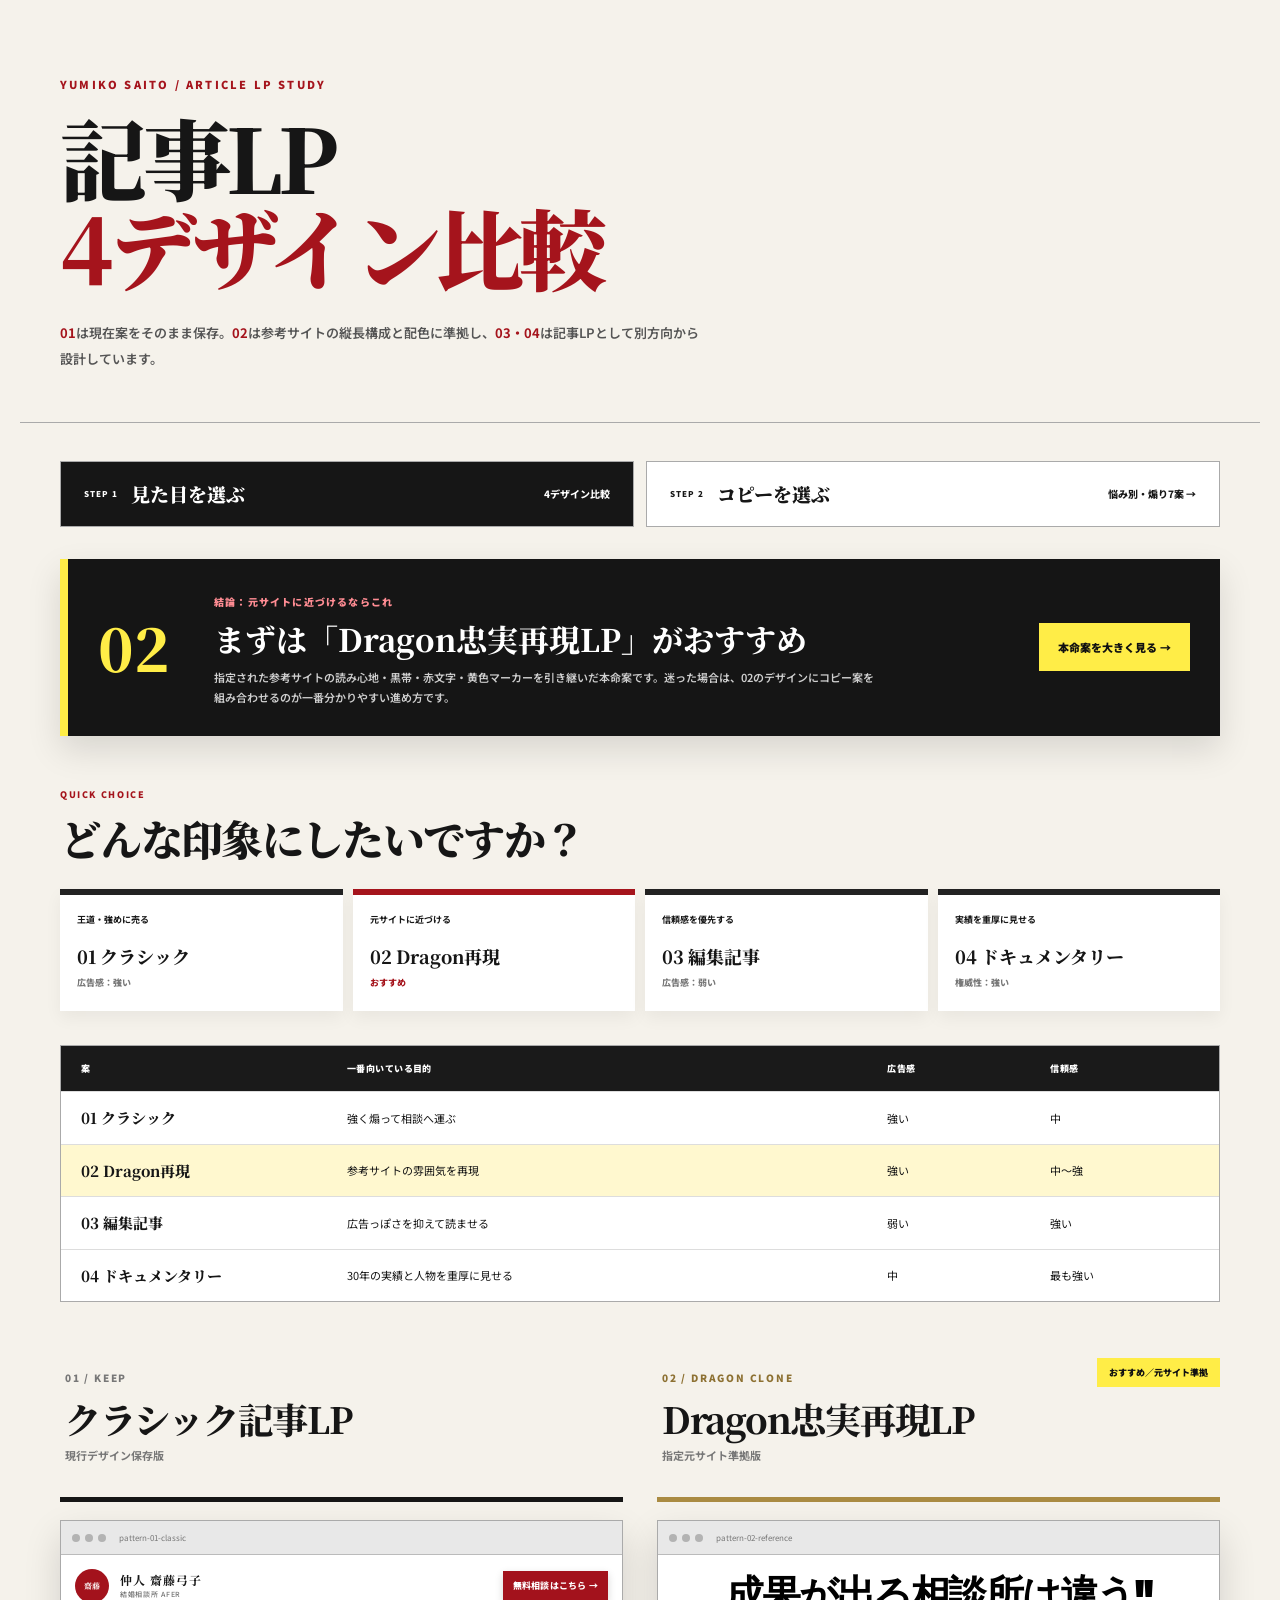
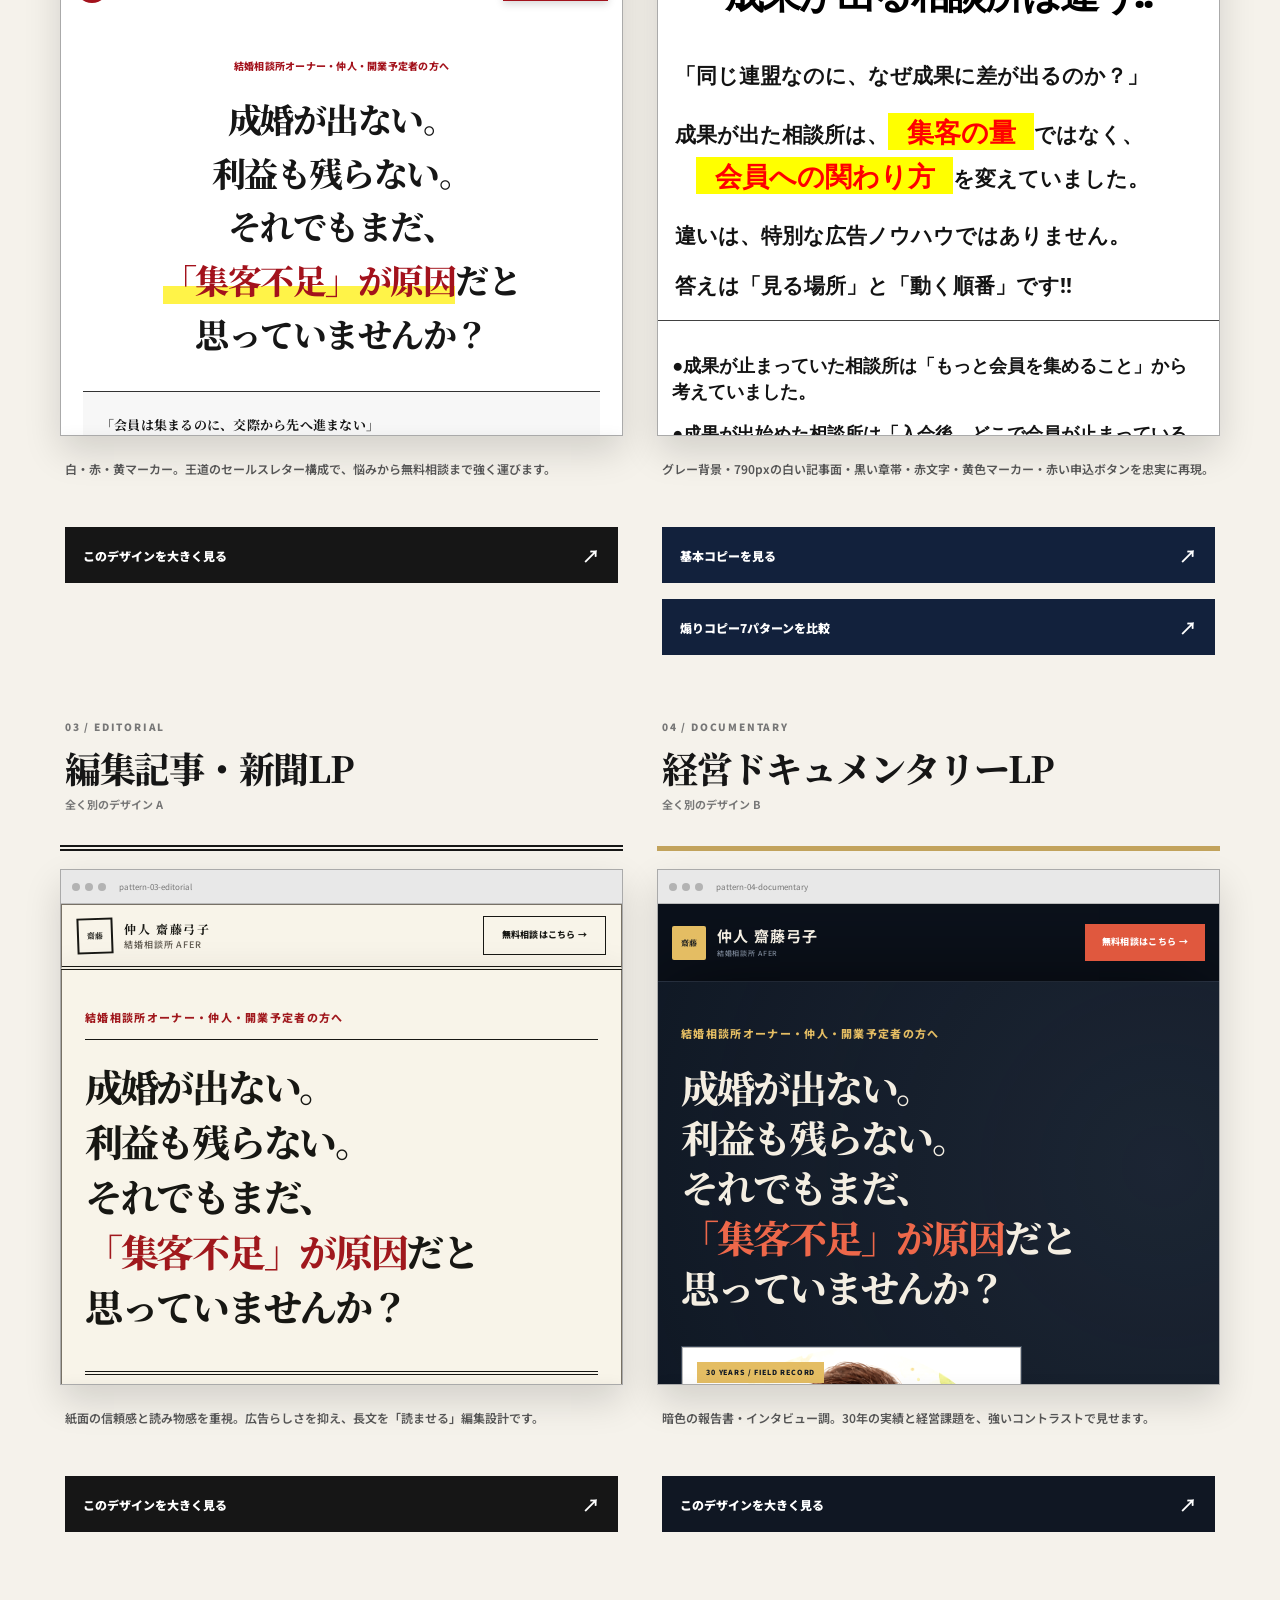
==== index.html @ c2b9d817 "Publish Yumiko Saito LP comparison" ====
<!doctype html>
<html lang="ja">
<head>
  <meta charset="utf-8">
  <meta name="viewport" content="width=device-width, initial-scale=1">
  <meta name="robots" content="noindex,nofollow">
  <meta name="description" content="齋藤弓子の記事LPを、4つのデザインと7つの煽りコピーから比較できます。">
  <meta property="og:type" content="website">
  <meta property="og:title" content="齋藤弓子 記事LP｜デザイン・コピー比較">
  <meta property="og:description" content="記事LPの4デザインと煽りコピー7案を、目的別に比較できます。">
  <meta property="og:url" content="https://fuma040201-lang.github.io/yumiko-saito-konkatsu-lp/">
  <meta property="og:image" content="https://fuma040201-lang.github.io/yumiko-saito-konkatsu-lp/og.png">
  <meta name="twitter:card" content="summary_large_image">
  <title>齋藤弓子 記事LP｜4デザイン比較</title>
  <link rel="preconnect" href="https://fonts.googleapis.com">
  <link rel="preconnect" href="https://fonts.gstatic.com" crossorigin>
  <link href="https://fonts.googleapis.com/css2?family=Noto+Sans+JP:wght@400;500;600;700;800;900&amp;family=Noto+Serif+JP:wght@500;600;700;800;900&amp;display=swap" rel="stylesheet">
  <link rel="stylesheet" href="showcase.css?v=2">
</head>
<body>
  <header class="showcase-header">
    <p>YUMIKO SAITO / ARTICLE LP STUDY</p>
    <h1>記事LP<br><span>4デザイン比較</span></h1>
    <div>
      <b>01</b>は現在案をそのまま保存。<b>02</b>は参考サイトの縦長構成と配色に準拠し、<b>03・04</b>は記事LPとして別方向から設計しています。
    </div>
  </header>

  <nav class="compare-nav" aria-label="比較ページの切り替え">
    <a class="is-current" href="./"><small>STEP 1</small><b>見た目を選ぶ</b><span>4デザイン比較</span></a>
    <a href="copy-variants/"><small>STEP 2</small><b>コピーを選ぶ</b><span>悩み別・煽り7案 →</span></a>
  </nav>

  <section class="design-guide" aria-labelledby="design-guide-title">
    <div class="recommendation">
      <div class="recommendation-number">02</div>
      <div class="recommendation-copy">
        <span>結論：元サイトに近づけるならこれ</span>
        <h2 id="design-guide-title">まずは「Dragon忠実再現LP」がおすすめ</h2>
        <p>指定された参考サイトの読み心地・黒帯・赤文字・黄色マーカーを引き継いだ本命案です。迷った場合は、02のデザインにコピー案を組み合わせるのが一番分かりやすい進め方です。</p>
      </div>
      <a href="pattern-02-reference/">本命案を大きく見る →</a>
    </div>

    <div class="quick-designs">
      <p class="eyebrow">QUICK CHOICE</p>
      <h2>どんな印象にしたいですか？</h2>
      <div class="quick-design-grid">
        <a href="#design-01"><small>王道・強めに売る</small><b>01 クラシック</b><span>広告感：強い</span></a>
        <a class="recommended" href="#design-02"><small>元サイトに近づける</small><b>02 Dragon再現</b><span>おすすめ</span></a>
        <a href="#design-03"><small>信頼感を優先する</small><b>03 編集記事</b><span>広告感：弱い</span></a>
        <a href="#design-04"><small>実績を重厚に見せる</small><b>04 ドキュメンタリー</b><span>権威性：強い</span></a>
      </div>
    </div>

    <div class="design-matrix" aria-label="4デザインの比較">
      <div class="matrix-row matrix-head"><span>案</span><span>一番向いている目的</span><span>広告感</span><span>信頼感</span></div>
      <a class="matrix-row" href="#design-01"><b>01 クラシック</b><span>強く煽って相談へ運ぶ</span><span>強い</span><span>中</span></a>
      <a class="matrix-row recommended" href="#design-02"><b>02 Dragon再現</b><span>参考サイトの雰囲気を再現</span><span>強い</span><span>中〜強</span></a>
      <a class="matrix-row" href="#design-03"><b>03 編集記事</b><span>広告っぽさを抑えて読ませる</span><span>弱い</span><span>強い</span></a>
      <a class="matrix-row" href="#design-04"><b>04 ドキュメンタリー</b><span>30年の実績と人物を重厚に見せる</span><span>中</span><span>最も強い</span></a>
    </div>
  </section>

  <main class="showcase-grid">
    <article class="design-card classic" id="design-01">
      <div class="card-head"><span>01 / KEEP</span><h2>クラシック記事LP</h2><p>現行デザイン保存版</p></div>
      <div class="browser-frame"><div><i></i><i></i><i></i><small>pattern-01-classic</small></div><iframe src="pattern-01-classic/" title="クラシック記事LPのプレビュー" loading="lazy"></iframe></div>
      <div class="card-foot"><p>白・赤・黄マーカー。王道のセールスレター構成で、悩みから無料相談まで強く運びます。</p><a href="pattern-01-classic/">このデザインを大きく見る <b>↗</b></a></div>
    </article>

    <article class="design-card reference" id="design-02">
      <div class="best-badge">おすすめ／元サイト準拠</div>
      <div class="card-head"><span>02 / DRAGON CLONE</span><h2>Dragon忠実再現LP</h2><p>指定元サイト準拠版</p></div>
      <div class="browser-frame"><div><i></i><i></i><i></i><small>pattern-02-reference</small></div><iframe src="pattern-02-reference/" title="参考サイト準拠LPのプレビュー" loading="lazy"></iframe></div>
      <div class="card-foot"><p>グレー背景・790pxの白い記事面・黒い章帯・赤文字・黄色マーカー・赤い申込ボタンを忠実に再現。</p><a href="pattern-02-reference/">基本コピーを見る <b>↗</b></a><a href="copy-variants/">煽りコピー7パターンを比較 <b>↗</b></a></div>
    </article>

    <article class="design-card editorial" id="design-03">
      <div class="card-head"><span>03 / EDITORIAL</span><h2>編集記事・新聞LP</h2><p>全く別のデザイン A</p></div>
      <div class="browser-frame"><div><i></i><i></i><i></i><small>pattern-03-editorial</small></div><iframe src="pattern-03-editorial/" title="編集記事LPのプレビュー" loading="lazy"></iframe></div>
      <div class="card-foot"><p>紙面の信頼感と読み物感を重視。広告らしさを抑え、長文を「読ませる」編集設計です。</p><a href="pattern-03-editorial/">このデザインを大きく見る <b>↗</b></a></div>
    </article>

    <article class="design-card documentary" id="design-04">
      <div class="card-head"><span>04 / DOCUMENTARY</span><h2>経営ドキュメンタリーLP</h2><p>全く別のデザイン B</p></div>
      <div class="browser-frame"><div><i></i><i></i><i></i><small>pattern-04-documentary</small></div><iframe src="pattern-04-documentary/" title="ドキュメンタリー記事LPのプレビュー" loading="lazy"></iframe></div>
      <div class="card-foot"><p>暗色の報告書・インタビュー調。30年の実績と経営課題を、強いコントラストで見せます。</p><a href="pattern-04-documentary/">このデザインを大きく見る <b>↗</b></a></div>
    </article>
  </main>
</body>
</html>
---- showcase.css ----
:root{--ink:#161616;--paper:#f5f2eb;--red:#a5141c;--sans:"Noto Sans JP",sans-serif;--serif:"Noto Serif JP",serif}
*{box-sizing:border-box}html{scroll-behavior:smooth;scroll-padding-top:18px}body{margin:0;color:var(--ink);background:var(--paper);font-family:var(--sans);-webkit-font-smoothing:antialiased}.showcase-header{max-width:1240px;margin:auto;padding:76px 40px 50px;border-bottom:1px solid #aaa}.showcase-header>p{margin:0 0 20px;color:var(--red);font-size:11px;font-weight:900;letter-spacing:.2em}.showcase-header h1{margin:0;font:900 clamp(46px,7vw,88px)/1.02 var(--serif);letter-spacing:-.055em}.showcase-header h1 span{color:var(--red)}.showcase-header>div{max-width:650px;margin:28px 0 0;color:#555;font-size:13px;font-weight:600;line-height:2}.showcase-header>div b{color:var(--red)}.compare-nav{max-width:1160px;margin:38px auto 0;display:grid;grid-template-columns:1fr 1fr;gap:12px}.compare-nav a{padding:20px 23px;display:grid;grid-template-columns:auto 1fr auto;align-items:center;gap:13px;color:var(--ink);background:#fff;border:1px solid #aaa;text-decoration:none}.compare-nav a.is-current{color:#fff;background:var(--ink)}.compare-nav small{font-size:8px;font-weight:900;letter-spacing:.12em}.compare-nav b{font:900 19px/1.3 var(--serif)}.compare-nav span{font-size:10px;font-weight:800}.design-guide{max-width:1160px;margin:32px auto 0}.recommendation{padding:28px 30px;display:grid;grid-template-columns:90px 1fr auto;gap:26px;align-items:center;color:#fff;background:#151515;border-left:8px solid #ffed47;box-shadow:0 14px 32px rgba(0,0,0,.12)}.recommendation-number{font:900 58px/1 var(--serif);color:#ffed47}.recommendation-copy span{color:#ff8c93;font-size:10px;font-weight:900;letter-spacing:.12em}.recommendation-copy h2{margin:7px 0 8px;font:800 clamp(22px,2.6vw,31px)/1.35 var(--serif)}.recommendation-copy p{max-width:670px;margin:0;color:#cfcfcf;font-size:11px;font-weight:600;line-height:1.8}.recommendation>a{padding:16px 19px;color:#111;background:#ffed47;text-decoration:none;font-size:11px;font-weight:900;white-space:nowrap}.quick-designs{padding:52px 0 0}.eyebrow{margin:0;color:var(--red);font-size:9px;font-weight:900;letter-spacing:.18em}.quick-designs h2{margin:10px 0 24px;font:900 clamp(27px,3.5vw,42px)/1.3 var(--serif);letter-spacing:-.04em}.quick-design-grid{display:grid;grid-template-columns:repeat(4,1fr);gap:10px}.quick-design-grid a{min-height:122px;padding:18px 17px;display:flex;flex-direction:column;color:var(--ink);background:#fff;border-top:6px solid #222;text-decoration:none;box-shadow:0 7px 16px rgba(0,0,0,.05)}.quick-design-grid a.recommended{border-color:var(--red)}.quick-design-grid small{font-size:9px;font-weight:700}.quick-design-grid b{margin:18px 0 7px;font:800 18px/1.35 var(--serif)}.quick-design-grid span{color:#777;font-size:9px;font-weight:800}.quick-design-grid a.recommended span{color:var(--red)}.design-matrix{margin-top:34px;background:#fff;border:1px solid #aaa}.matrix-row{display:grid;grid-template-columns:1.1fr 2.3fr .65fr .65fr;gap:14px;padding:16px 20px;align-items:center;color:var(--ink);border-top:1px solid #ddd;text-decoration:none;font-size:11px}.matrix-row:first-child{border-top:0}.matrix-head{color:#fff;background:#1a1a1a;font-size:9px;font-weight:900;letter-spacing:.05em}.matrix-row.recommended{background:#fff8cf}.matrix-row b{font:800 15px/1.3 var(--serif)}.showcase-grid{max-width:1240px;margin:0 auto;padding:68px 40px 100px;display:grid;grid-template-columns:1fr 1fr;gap:64px 34px}.design-card{position:relative;min-width:0;scroll-margin-top:20px}.best-badge{position:absolute;top:-12px;right:0;z-index:2;padding:8px 12px;color:#111;background:#ffed47;font-size:9px;font-weight:900}.card-head{min-height:132px;padding:0 5px 23px;border-bottom:5px solid var(--ink)}.card-head span{display:block;color:#777;font-size:10px;font-weight:900;letter-spacing:.18em}.card-head h2{margin:10px 0 3px;font:800 clamp(25px,3vw,36px)/1.35 var(--serif);letter-spacing:-.035em}.card-head p{margin:0;color:#777;font-size:11px;font-weight:700}.browser-frame{margin-top:18px;overflow:hidden;background:white;border:1px solid #aaa;box-shadow:0 16px 35px rgba(0,0,0,.14)}.browser-frame>div{height:34px;padding:0 11px;display:flex;align-items:center;gap:5px;background:#e8e8e8;border-bottom:1px solid #bbb}.browser-frame i{width:8px;height:8px;border-radius:50%;background:#b3b3b3}.browser-frame small{margin-left:8px;color:#777;font-size:8px}.browser-frame iframe{width:100%;height:480px;display:block;border:0;pointer-events:none}.card-foot{padding:22px 5px 0}.card-foot p{min-height:53px;margin:0;color:#555;font-size:12px;font-weight:600;line-height:1.9}.card-foot a{margin-top:16px;padding:15px 18px;display:flex;align-items:center;justify-content:space-between;color:white;background:var(--ink);text-decoration:none;font-size:12px;font-weight:900;transition:transform .2s,background .2s}.card-foot a:hover{transform:translateY(-2px);background:var(--red)}.card-foot a b{font-size:18px}.reference .card-head{border-color:#aa8b42}.reference .card-head span{color:#8d7132}.reference .card-foot a{background:#12213c}.editorial .card-head{border-style:double;border-width:0 0 6px}.documentary .card-head{border-color:#c2a35c}.documentary .card-foot a{background:#101723}
@media(max-width:760px){.showcase-header{padding:48px 22px 36px}.showcase-header h1{font-size:46px}.showcase-header>div{font-size:11px}.compare-nav{margin:24px 18px 0;grid-template-columns:1fr}.compare-nav a{padding:16px 17px}.compare-nav b{font-size:17px}.design-guide{margin:20px 16px 0}.recommendation{padding:24px 20px;grid-template-columns:64px 1fr;gap:16px}.recommendation-number{font-size:46px}.recommendation>a{grid-column:1/-1;text-align:center}.recommendation-copy h2{font-size:21px}.quick-designs{padding-top:40px}.quick-designs h2{font-size:29px}.quick-design-grid{grid-template-columns:1fr 1fr}.quick-design-grid a{min-height:112px}.design-matrix{border:0;background:transparent}.matrix-head{display:none}.matrix-row{margin-top:8px;padding:15px 16px;grid-template-columns:1fr auto;background:#fff;border:1px solid #ccc;font-size:10px}.matrix-row span:nth-of-type(1){grid-column:1/-1;color:#555}.matrix-row span:nth-of-type(2)::before{content:"広告感："}.matrix-row span:nth-of-type(3)::before{content:"信頼感："}.showcase-grid{padding:49px 18px 75px;grid-template-columns:1fr;gap:58px}.card-head{min-height:0}.browser-frame iframe{height:390px}.card-foot p{min-height:0}}
@media(max-width:390px){.quick-design-grid{grid-template-columns:1fr}}
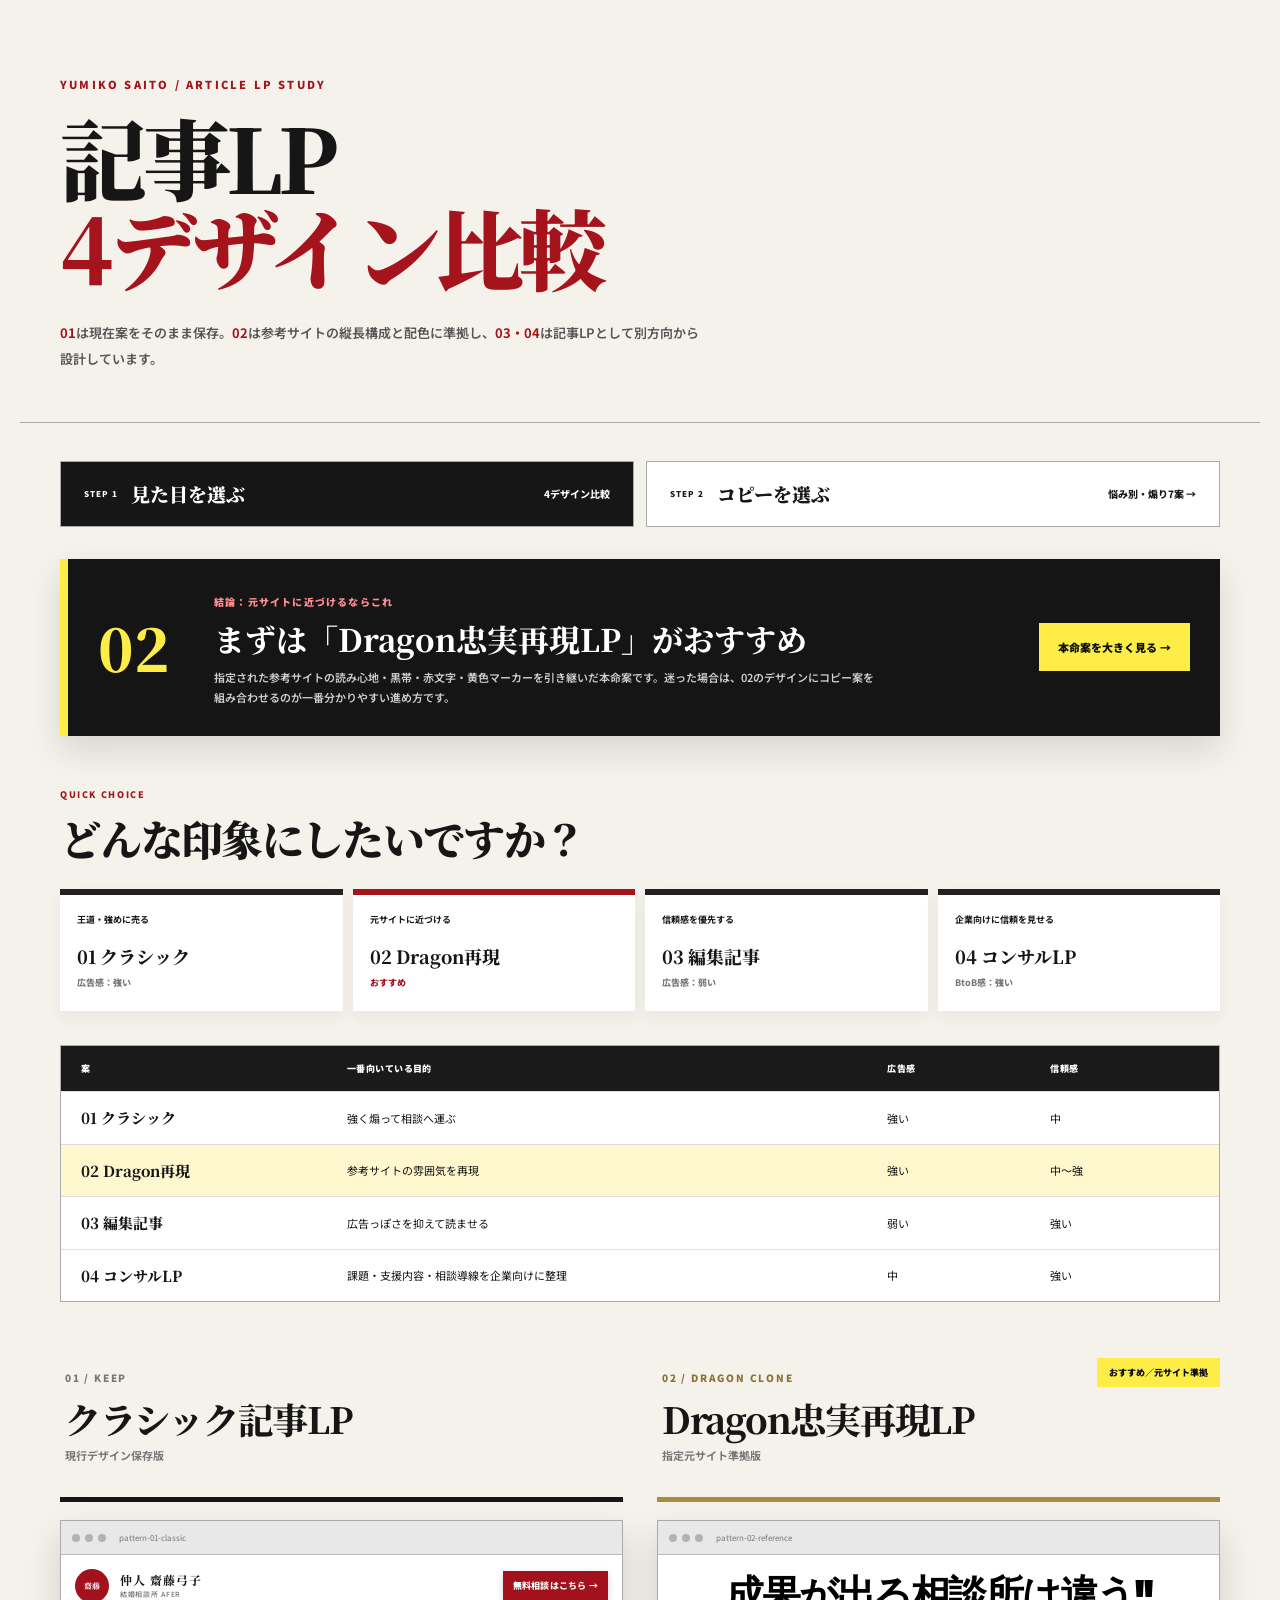
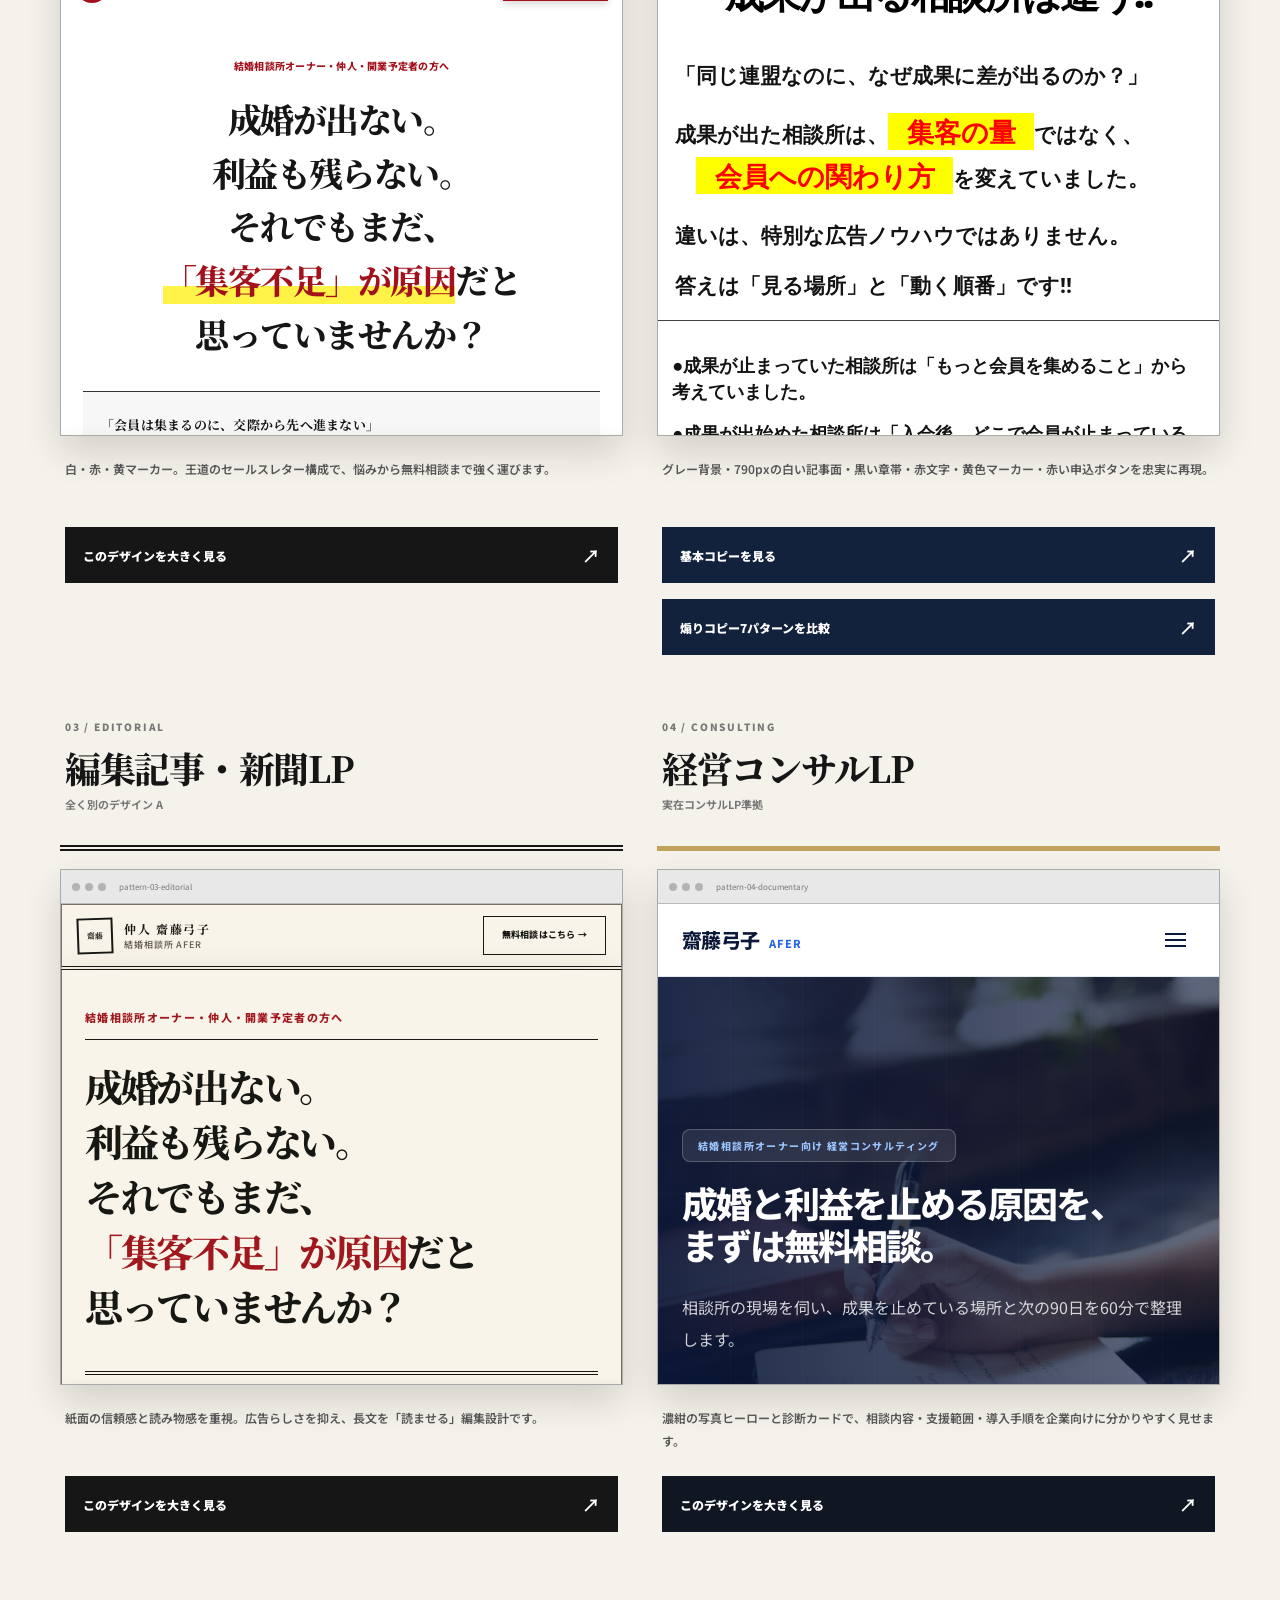
==== commit 80dfc2dd: "Replace documentary variant with consulting LP" ====
--- a/index.html
+++ b/index.html
@@ -49,7 +49,7 @@
         <a href="#design-01"><small>王道・強めに売る</small><b>01 クラシック</b><span>広告感：強い</span></a>
         <a class="recommended" href="#design-02"><small>元サイトに近づける</small><b>02 Dragon再現</b><span>おすすめ</span></a>
         <a href="#design-03"><small>信頼感を優先する</small><b>03 編集記事</b><span>広告感：弱い</span></a>
-        <a href="#design-04"><small>実績を重厚に見せる</small><b>04 ドキュメンタリー</b><span>権威性：強い</span></a>
+        <a href="#design-04"><small>企業向けに信頼を見せる</small><b>04 コンサルLP</b><span>BtoB感：強い</span></a>
       </div>
     </div>
 
@@ -58,7 +58,7 @@
       <a class="matrix-row" href="#design-01"><b>01 クラシック</b><span>強く煽って相談へ運ぶ</span><span>強い</span><span>中</span></a>
       <a class="matrix-row recommended" href="#design-02"><b>02 Dragon再現</b><span>参考サイトの雰囲気を再現</span><span>強い</span><span>中〜強</span></a>
       <a class="matrix-row" href="#design-03"><b>03 編集記事</b><span>広告っぽさを抑えて読ませる</span><span>弱い</span><span>強い</span></a>
-      <a class="matrix-row" href="#design-04"><b>04 ドキュメンタリー</b><span>30年の実績と人物を重厚に見せる</span><span>中</span><span>最も強い</span></a>
+      <a class="matrix-row" href="#design-04"><b>04 コンサルLP</b><span>課題・支援内容・相談導線を企業向けに整理</span><span>中</span><span>強い</span></a>
     </div>
   </section>
 
@@ -83,9 +83,9 @@
     </article>
 
     <article class="design-card documentary" id="design-04">
-      <div class="card-head"><span>04 / DOCUMENTARY</span><h2>経営ドキュメンタリーLP</h2><p>全く別のデザイン B</p></div>
-      <div class="browser-frame"><div><i></i><i></i><i></i><small>pattern-04-documentary</small></div><iframe src="pattern-04-documentary/" title="ドキュメンタリー記事LPのプレビュー" loading="lazy"></iframe></div>
-      <div class="card-foot"><p>暗色の報告書・インタビュー調。30年の実績と経営課題を、強いコントラストで見せます。</p><a href="pattern-04-documentary/">このデザインを大きく見る <b>↗</b></a></div>
+      <div class="card-head"><span>04 / CONSULTING</span><h2>経営コンサルLP</h2><p>実在コンサルLP準拠</p></div>
+      <div class="browser-frame"><div><i></i><i></i><i></i><small>pattern-04-documentary</small></div><iframe src="pattern-04-documentary/" title="経営コンサルLPのプレビュー" loading="lazy"></iframe></div>
+      <div class="card-foot"><p>濃紺の写真ヒーローと診断カードで、相談内容・支援範囲・導入手順を企業向けに分かりやすく見せます。</p><a href="pattern-04-documentary/">このデザインを大きく見る <b>↗</b></a></div>
     </article>
   </main>
 </body>
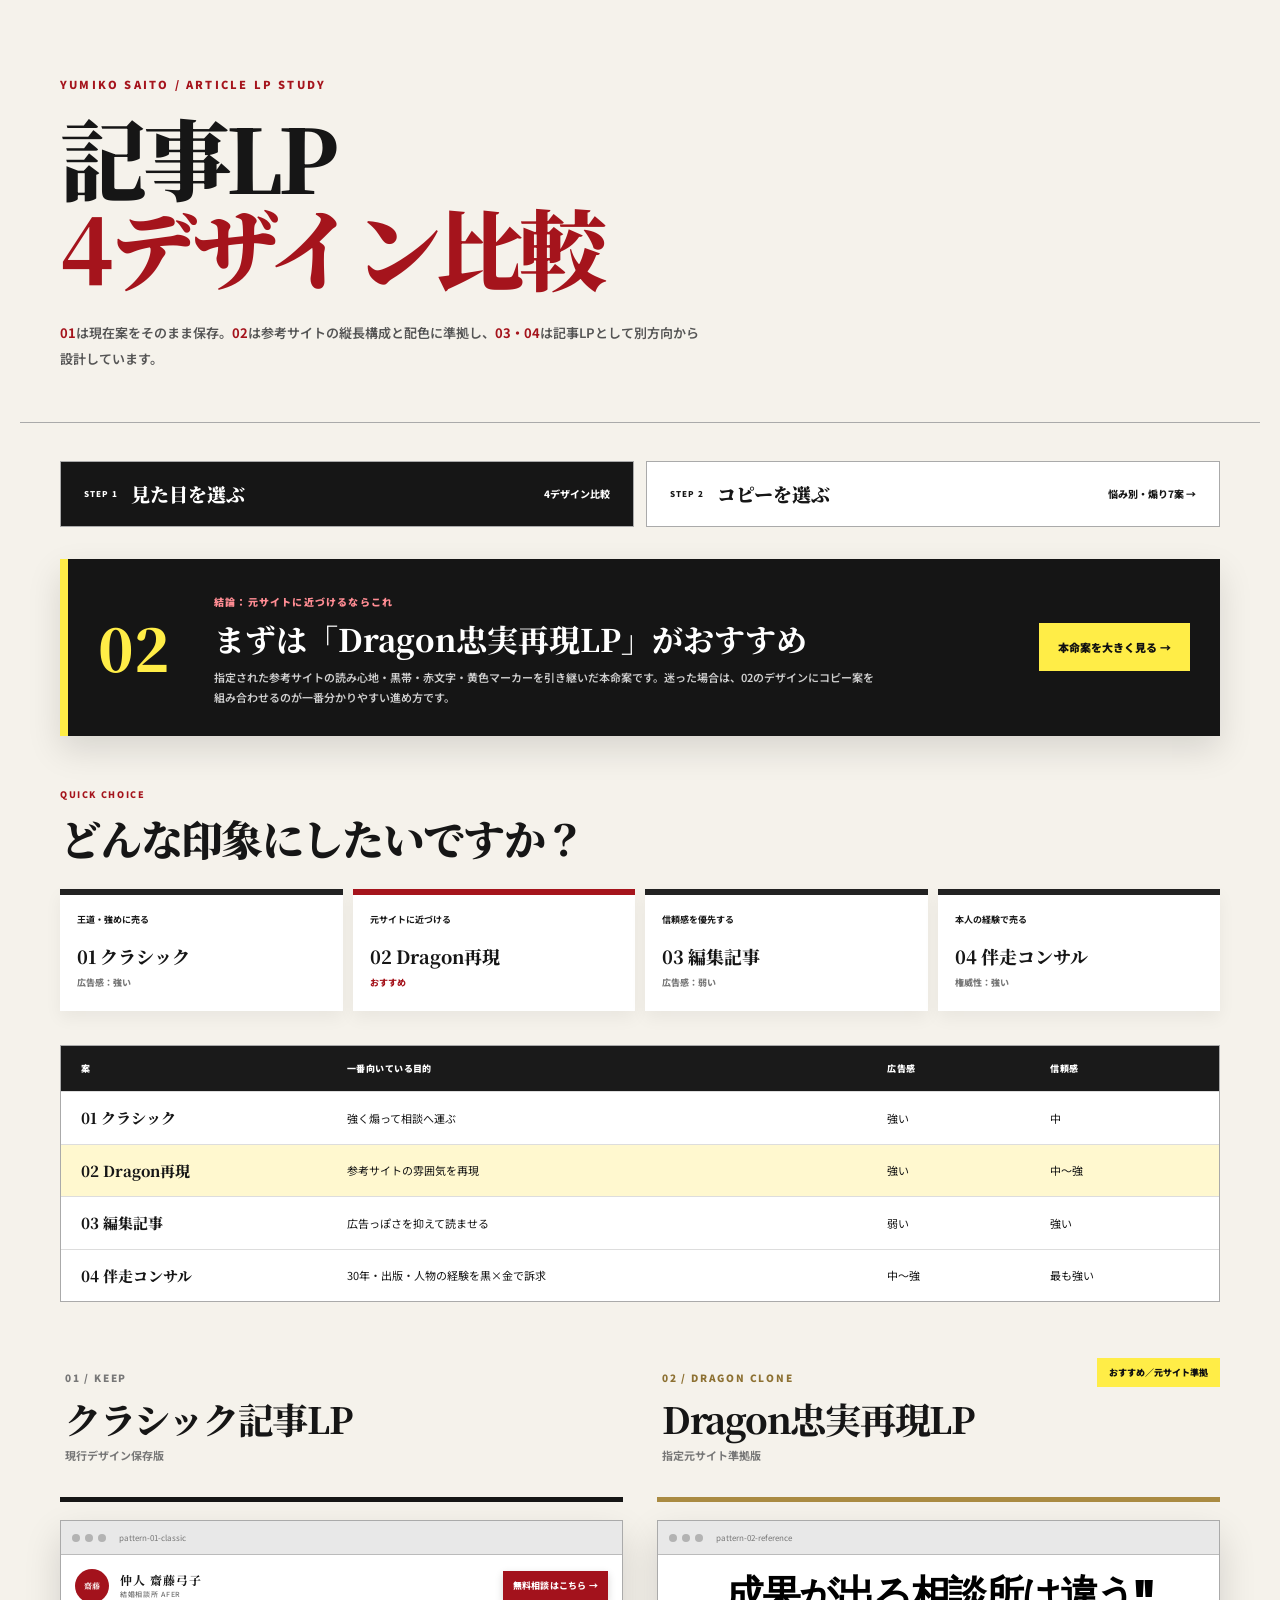
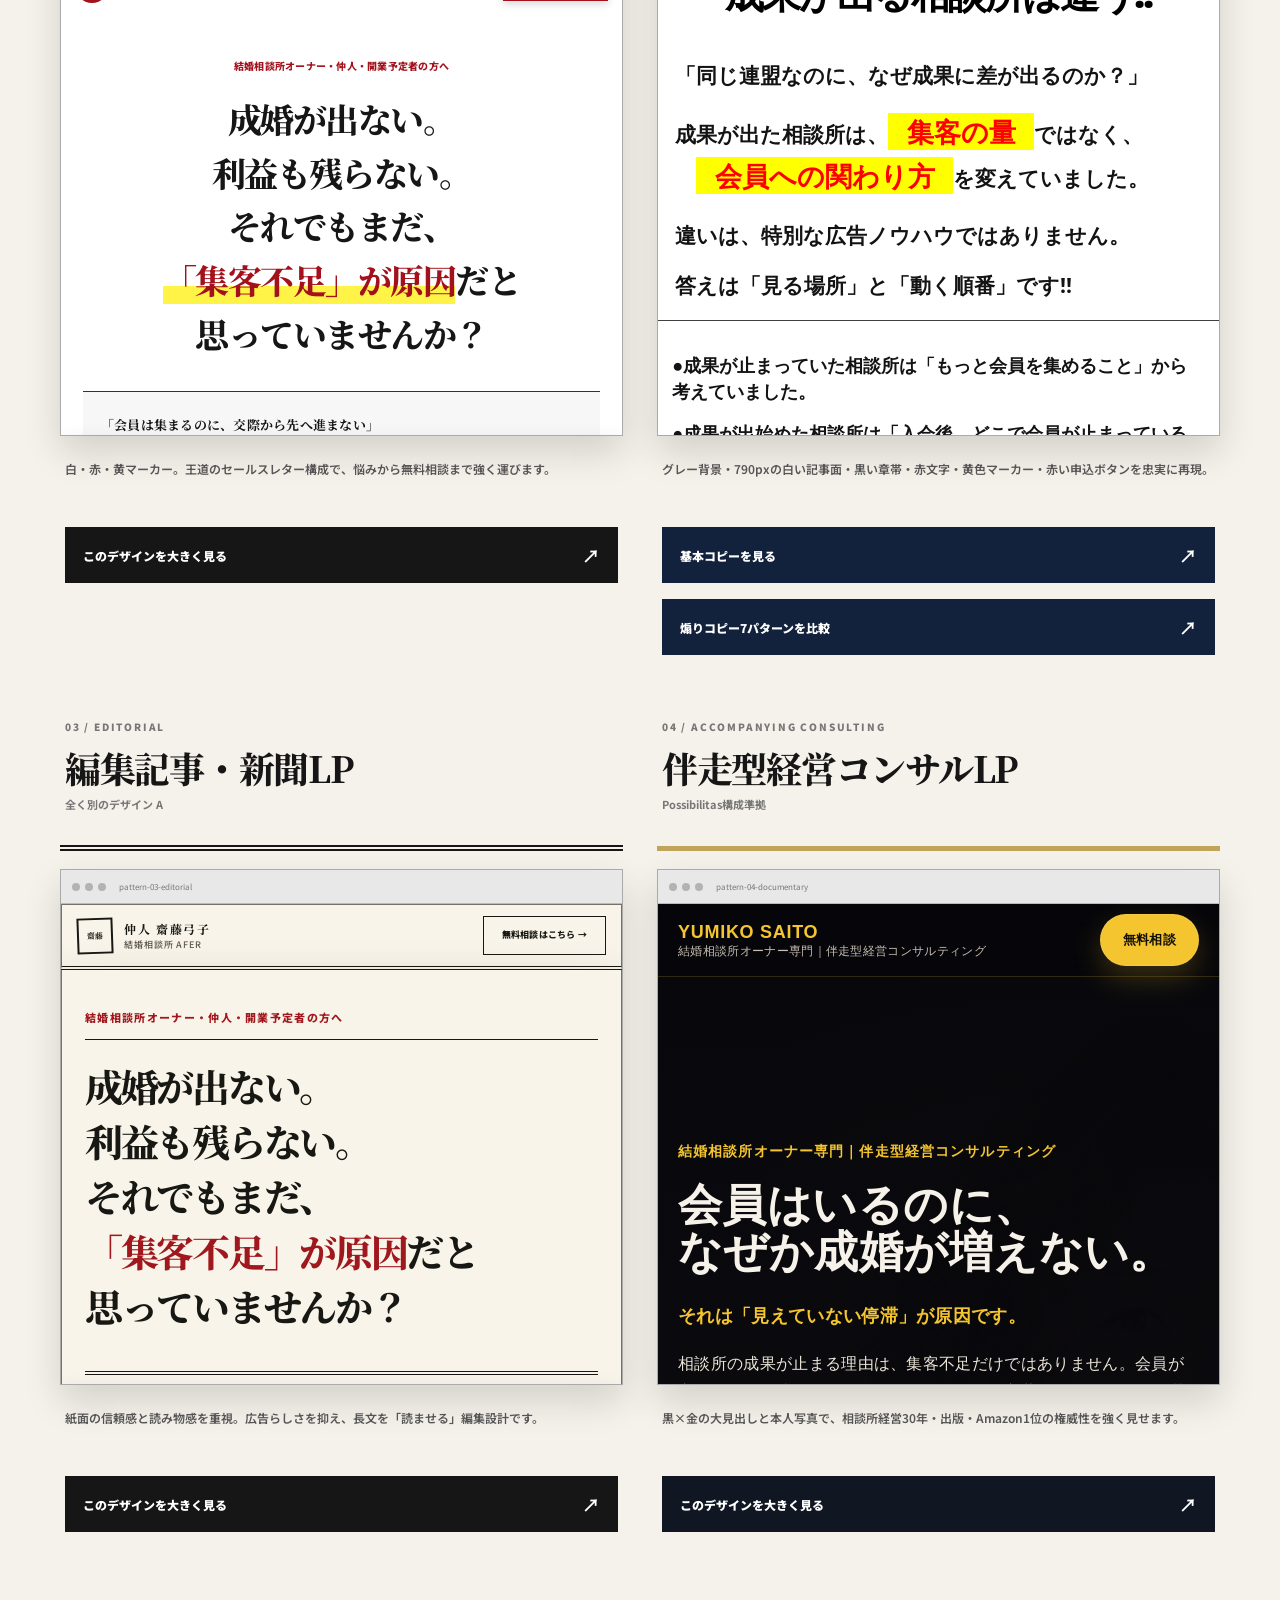
==== commit 9be84f17: "Rebuild consulting variant from Possibilitas reference" ====
--- a/index.html
+++ b/index.html
@@ -49,7 +49,7 @@
         <a href="#design-01"><small>王道・強めに売る</small><b>01 クラシック</b><span>広告感：強い</span></a>
         <a class="recommended" href="#design-02"><small>元サイトに近づける</small><b>02 Dragon再現</b><span>おすすめ</span></a>
         <a href="#design-03"><small>信頼感を優先する</small><b>03 編集記事</b><span>広告感：弱い</span></a>
-        <a href="#design-04"><small>企業向けに信頼を見せる</small><b>04 コンサルLP</b><span>BtoB感：強い</span></a>
+        <a href="#design-04"><small>本人の経験で売る</small><b>04 伴走コンサル</b><span>権威性：強い</span></a>
       </div>
     </div>
 
@@ -58,7 +58,7 @@
       <a class="matrix-row" href="#design-01"><b>01 クラシック</b><span>強く煽って相談へ運ぶ</span><span>強い</span><span>中</span></a>
       <a class="matrix-row recommended" href="#design-02"><b>02 Dragon再現</b><span>参考サイトの雰囲気を再現</span><span>強い</span><span>中〜強</span></a>
       <a class="matrix-row" href="#design-03"><b>03 編集記事</b><span>広告っぽさを抑えて読ませる</span><span>弱い</span><span>強い</span></a>
-      <a class="matrix-row" href="#design-04"><b>04 コンサルLP</b><span>課題・支援内容・相談導線を企業向けに整理</span><span>中</span><span>強い</span></a>
+      <a class="matrix-row" href="#design-04"><b>04 伴走コンサル</b><span>30年・出版・人物の経験を黒×金で訴求</span><span>中〜強</span><span>最も強い</span></a>
     </div>
   </section>
 
@@ -83,9 +83,9 @@
     </article>
 
     <article class="design-card documentary" id="design-04">
-      <div class="card-head"><span>04 / CONSULTING</span><h2>経営コンサルLP</h2><p>実在コンサルLP準拠</p></div>
-      <div class="browser-frame"><div><i></i><i></i><i></i><small>pattern-04-documentary</small></div><iframe src="pattern-04-documentary/" title="経営コンサルLPのプレビュー" loading="lazy"></iframe></div>
-      <div class="card-foot"><p>濃紺の写真ヒーローと診断カードで、相談内容・支援範囲・導入手順を企業向けに分かりやすく見せます。</p><a href="pattern-04-documentary/">このデザインを大きく見る <b>↗</b></a></div>
+      <div class="card-head"><span>04 / ACCOMPANYING CONSULTING</span><h2>伴走型経営コンサルLP</h2><p>Possibilitas構成準拠</p></div>
+      <div class="browser-frame"><div><i></i><i></i><i></i><small>pattern-04-documentary</small></div><iframe src="pattern-04-documentary/" title="伴走型経営コンサルLPのプレビュー" loading="lazy"></iframe></div>
+      <div class="card-foot"><p>黒×金の大見出しと本人写真で、相談所経営30年・出版・Amazon1位の権威性を強く見せます。</p><a href="pattern-04-documentary/">このデザインを大きく見る <b>↗</b></a></div>
     </article>
   </main>
 </body>
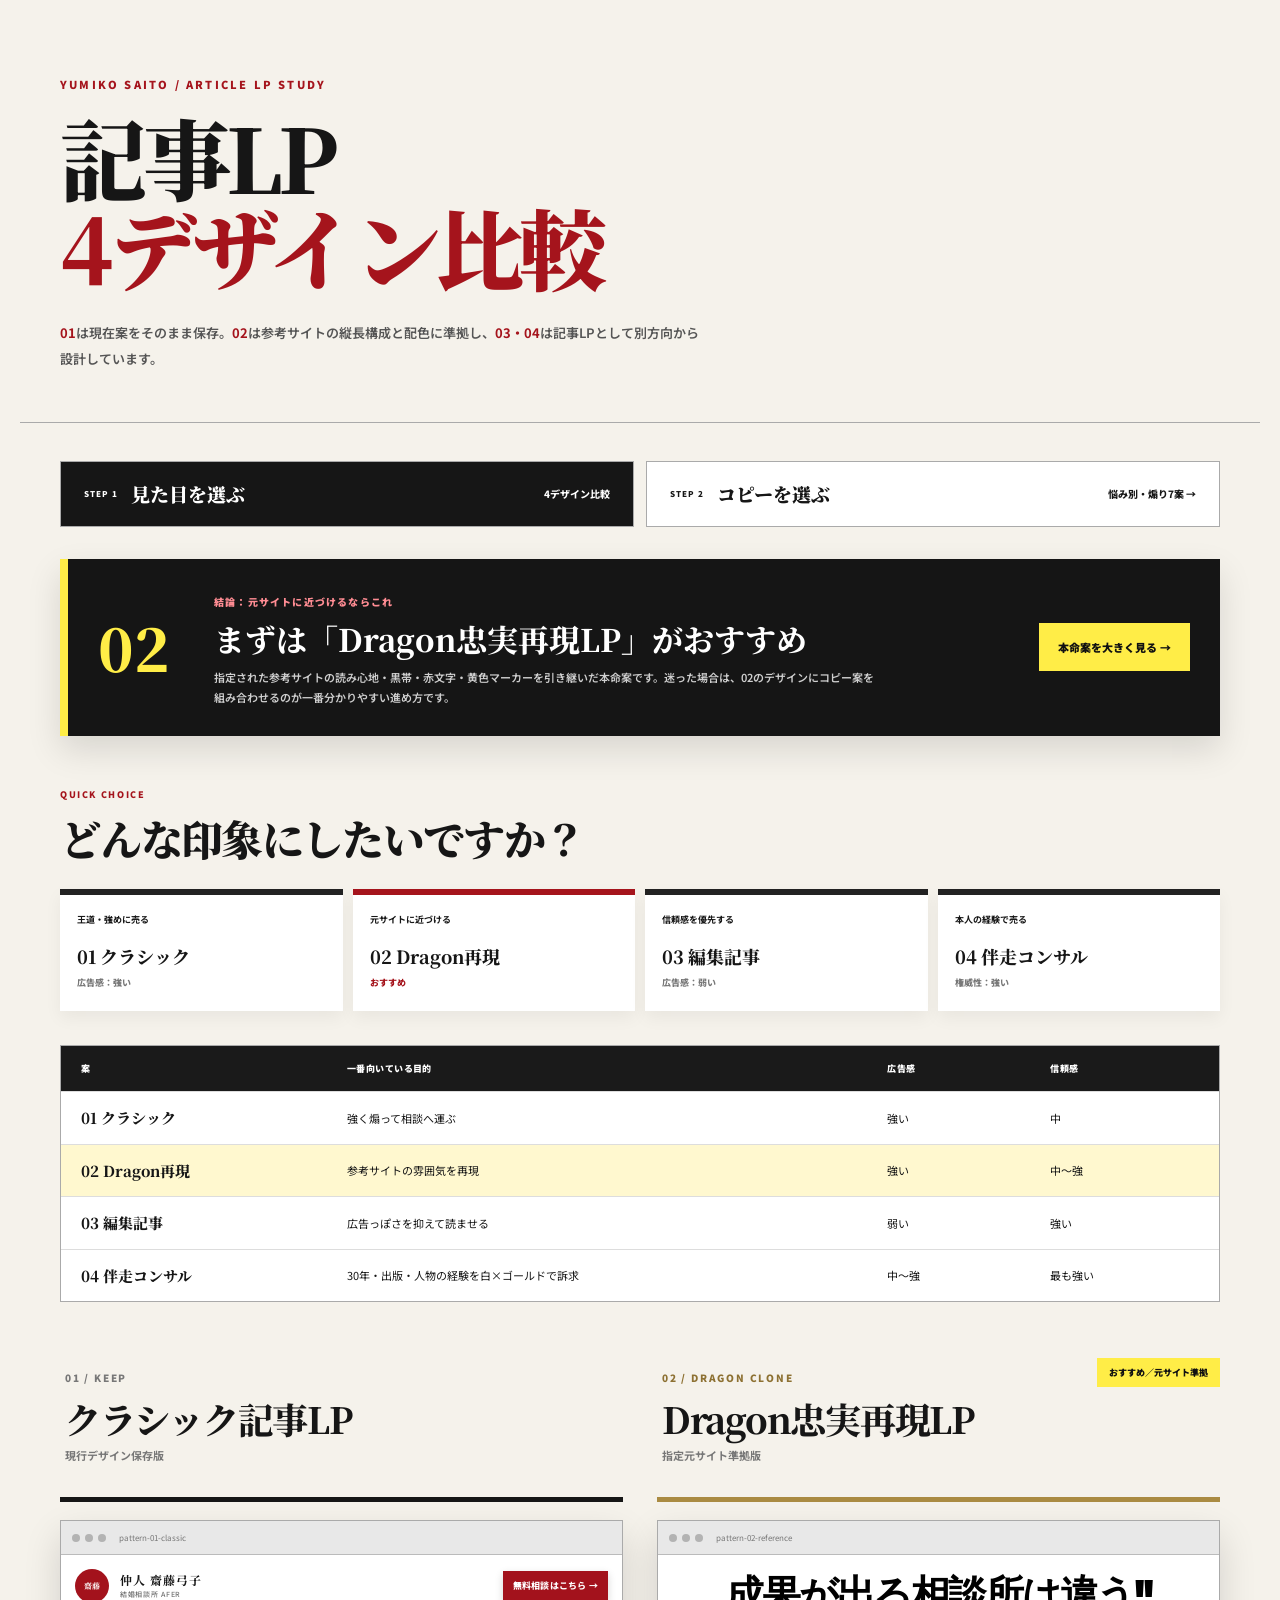
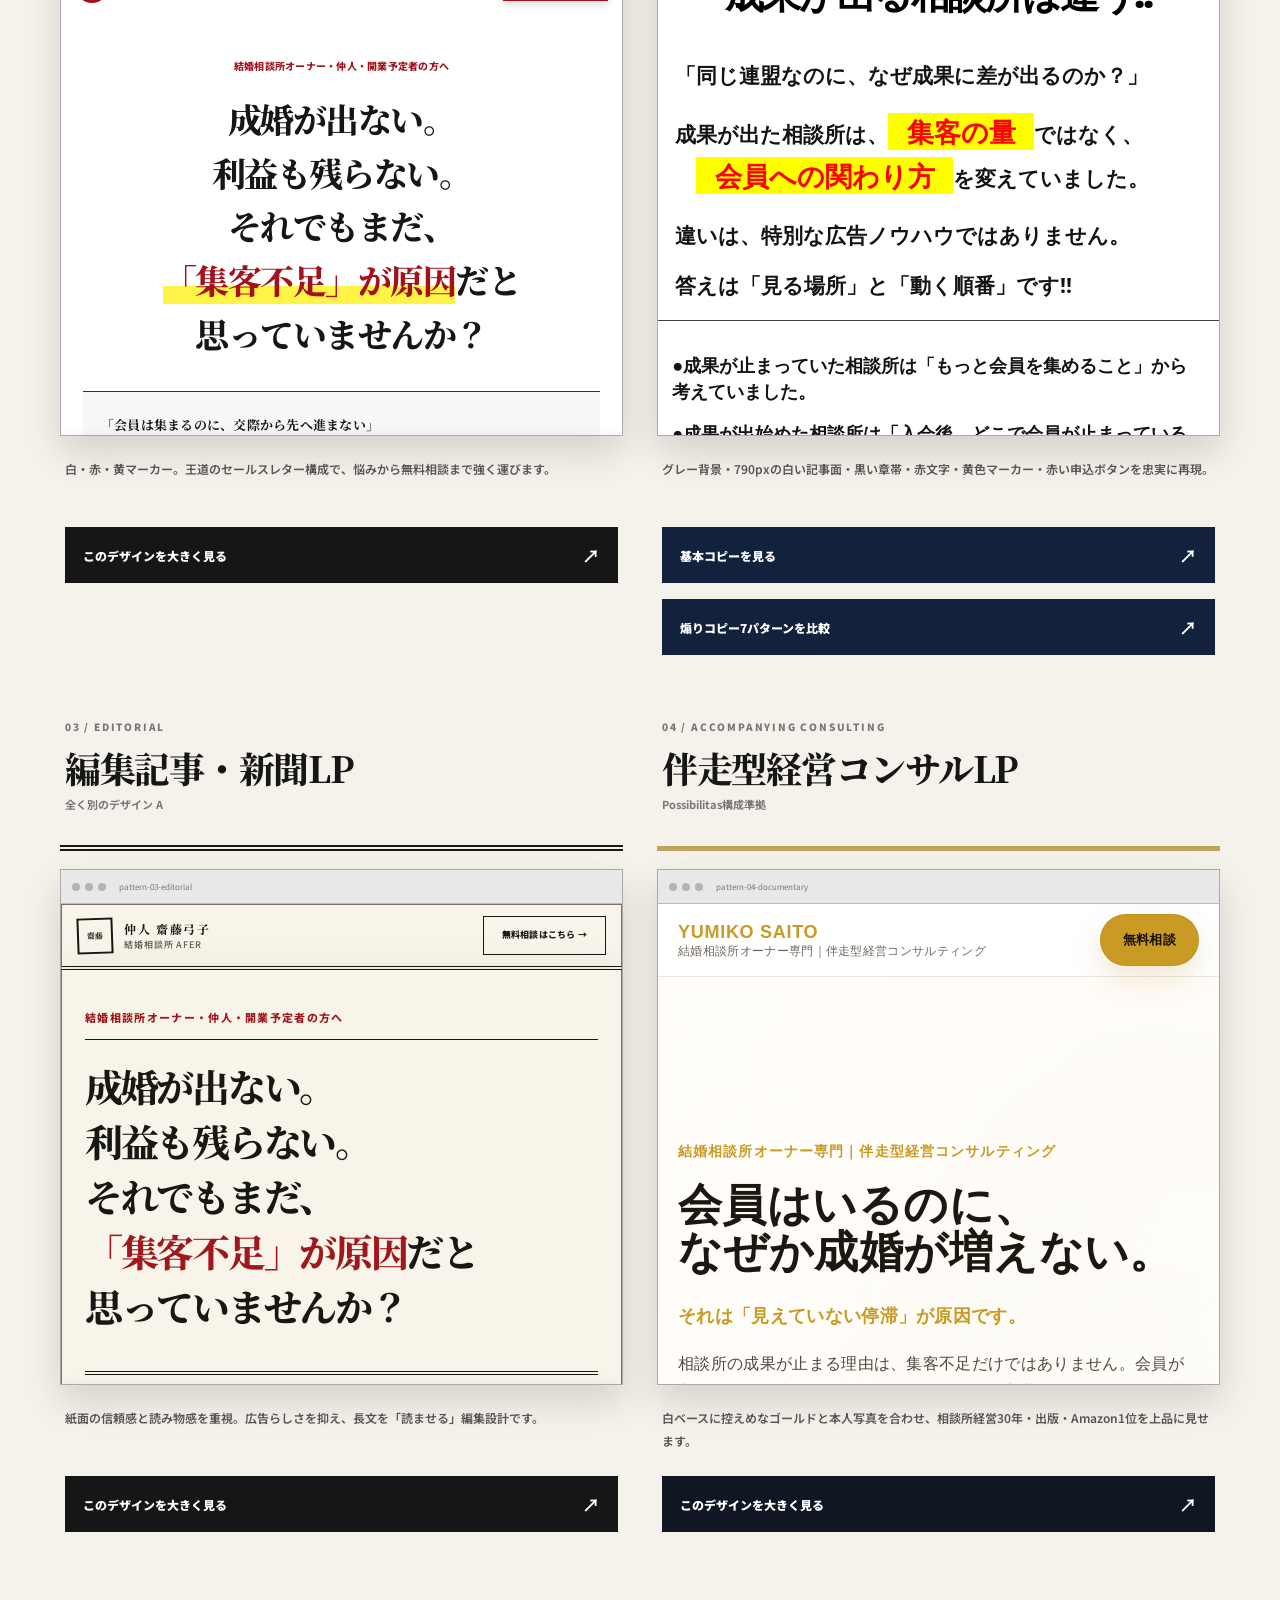
==== commit 828cc507: "Restyle consulting variant with a light palette" ====
--- a/index.html
+++ b/index.html
@@ -58,7 +58,7 @@
       <a class="matrix-row" href="#design-01"><b>01 クラシック</b><span>強く煽って相談へ運ぶ</span><span>強い</span><span>中</span></a>
       <a class="matrix-row recommended" href="#design-02"><b>02 Dragon再現</b><span>参考サイトの雰囲気を再現</span><span>強い</span><span>中〜強</span></a>
       <a class="matrix-row" href="#design-03"><b>03 編集記事</b><span>広告っぽさを抑えて読ませる</span><span>弱い</span><span>強い</span></a>
-      <a class="matrix-row" href="#design-04"><b>04 伴走コンサル</b><span>30年・出版・人物の経験を黒×金で訴求</span><span>中〜強</span><span>最も強い</span></a>
+      <a class="matrix-row" href="#design-04"><b>04 伴走コンサル</b><span>30年・出版・人物の経験を白×ゴールドで訴求</span><span>中〜強</span><span>最も強い</span></a>
     </div>
   </section>
 
@@ -85,7 +85,7 @@
     <article class="design-card documentary" id="design-04">
       <div class="card-head"><span>04 / ACCOMPANYING CONSULTING</span><h2>伴走型経営コンサルLP</h2><p>Possibilitas構成準拠</p></div>
       <div class="browser-frame"><div><i></i><i></i><i></i><small>pattern-04-documentary</small></div><iframe src="pattern-04-documentary/" title="伴走型経営コンサルLPのプレビュー" loading="lazy"></iframe></div>
-      <div class="card-foot"><p>黒×金の大見出しと本人写真で、相談所経営30年・出版・Amazon1位の権威性を強く見せます。</p><a href="pattern-04-documentary/">このデザインを大きく見る <b>↗</b></a></div>
+      <div class="card-foot"><p>白ベースに控えめなゴールドと本人写真を合わせ、相談所経営30年・出版・Amazon1位を上品に見せます。</p><a href="pattern-04-documentary/">このデザインを大きく見る <b>↗</b></a></div>
     </article>
   </main>
 </body>
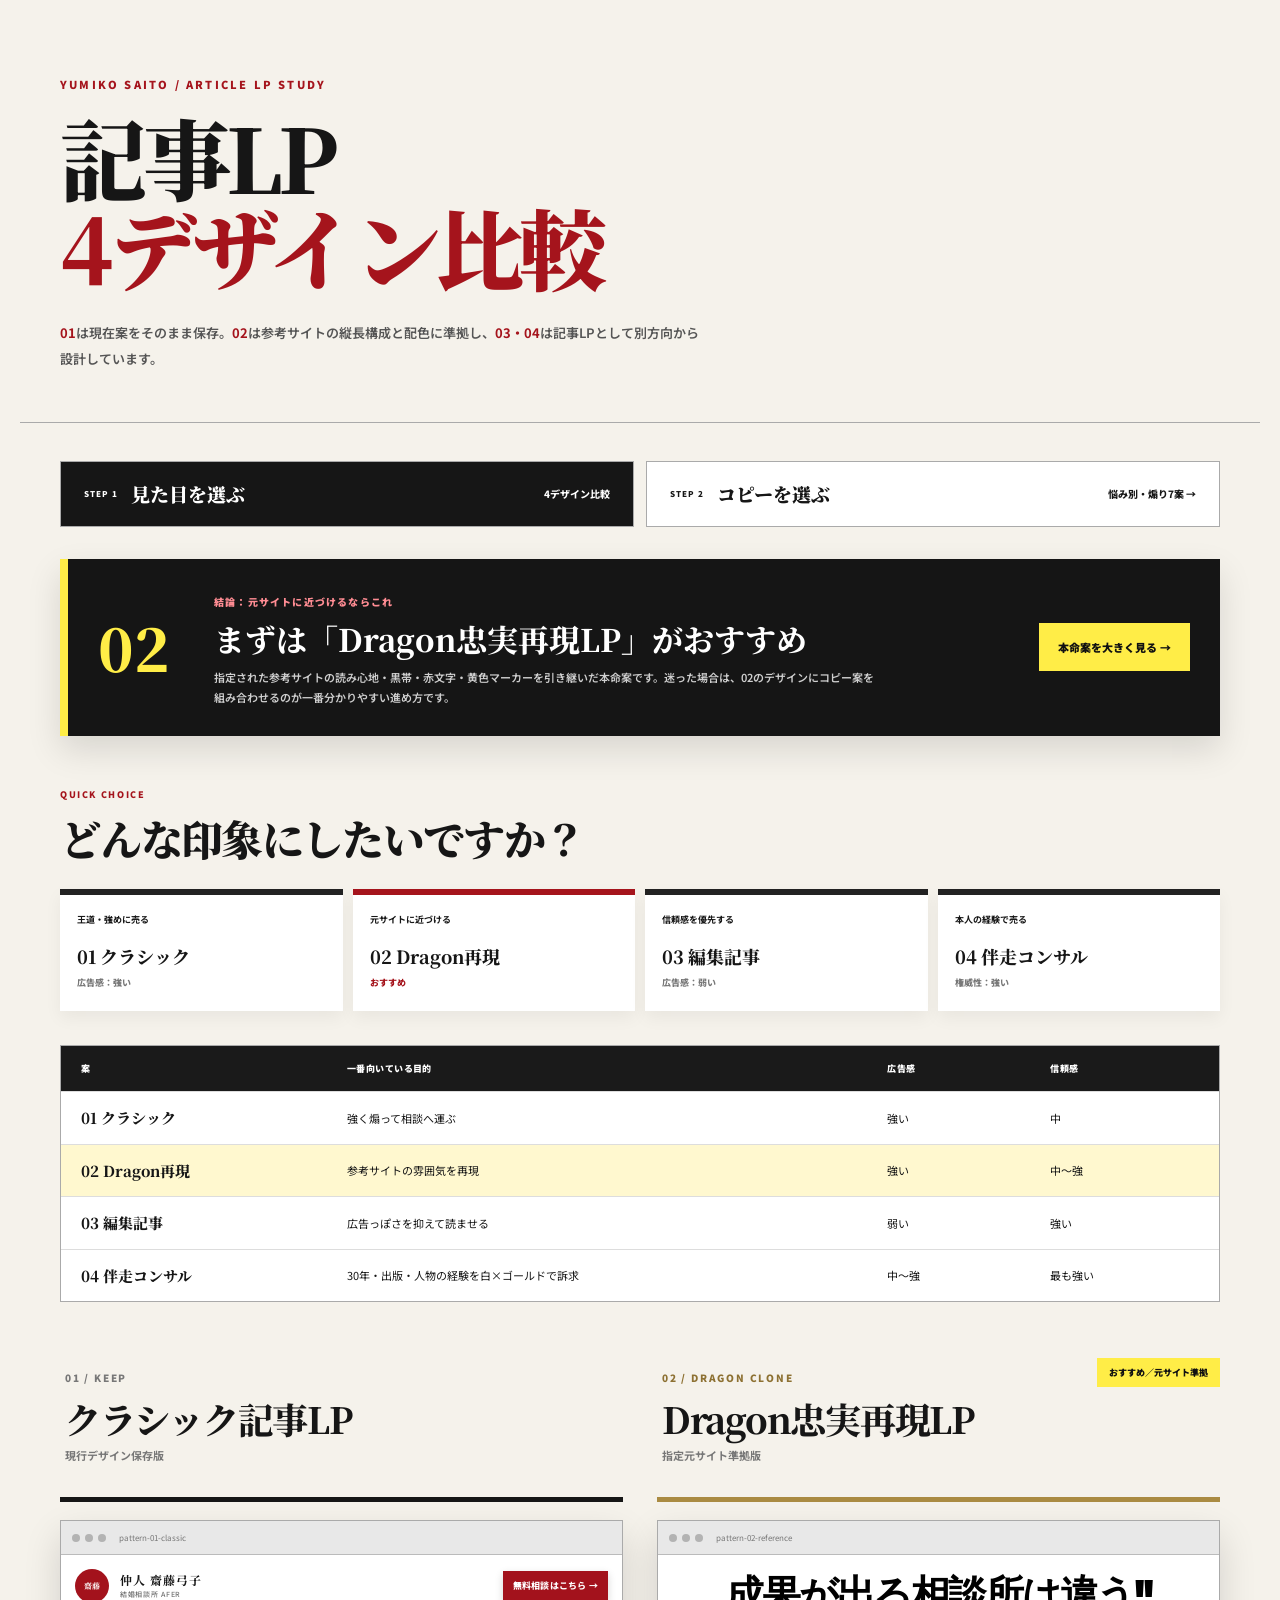
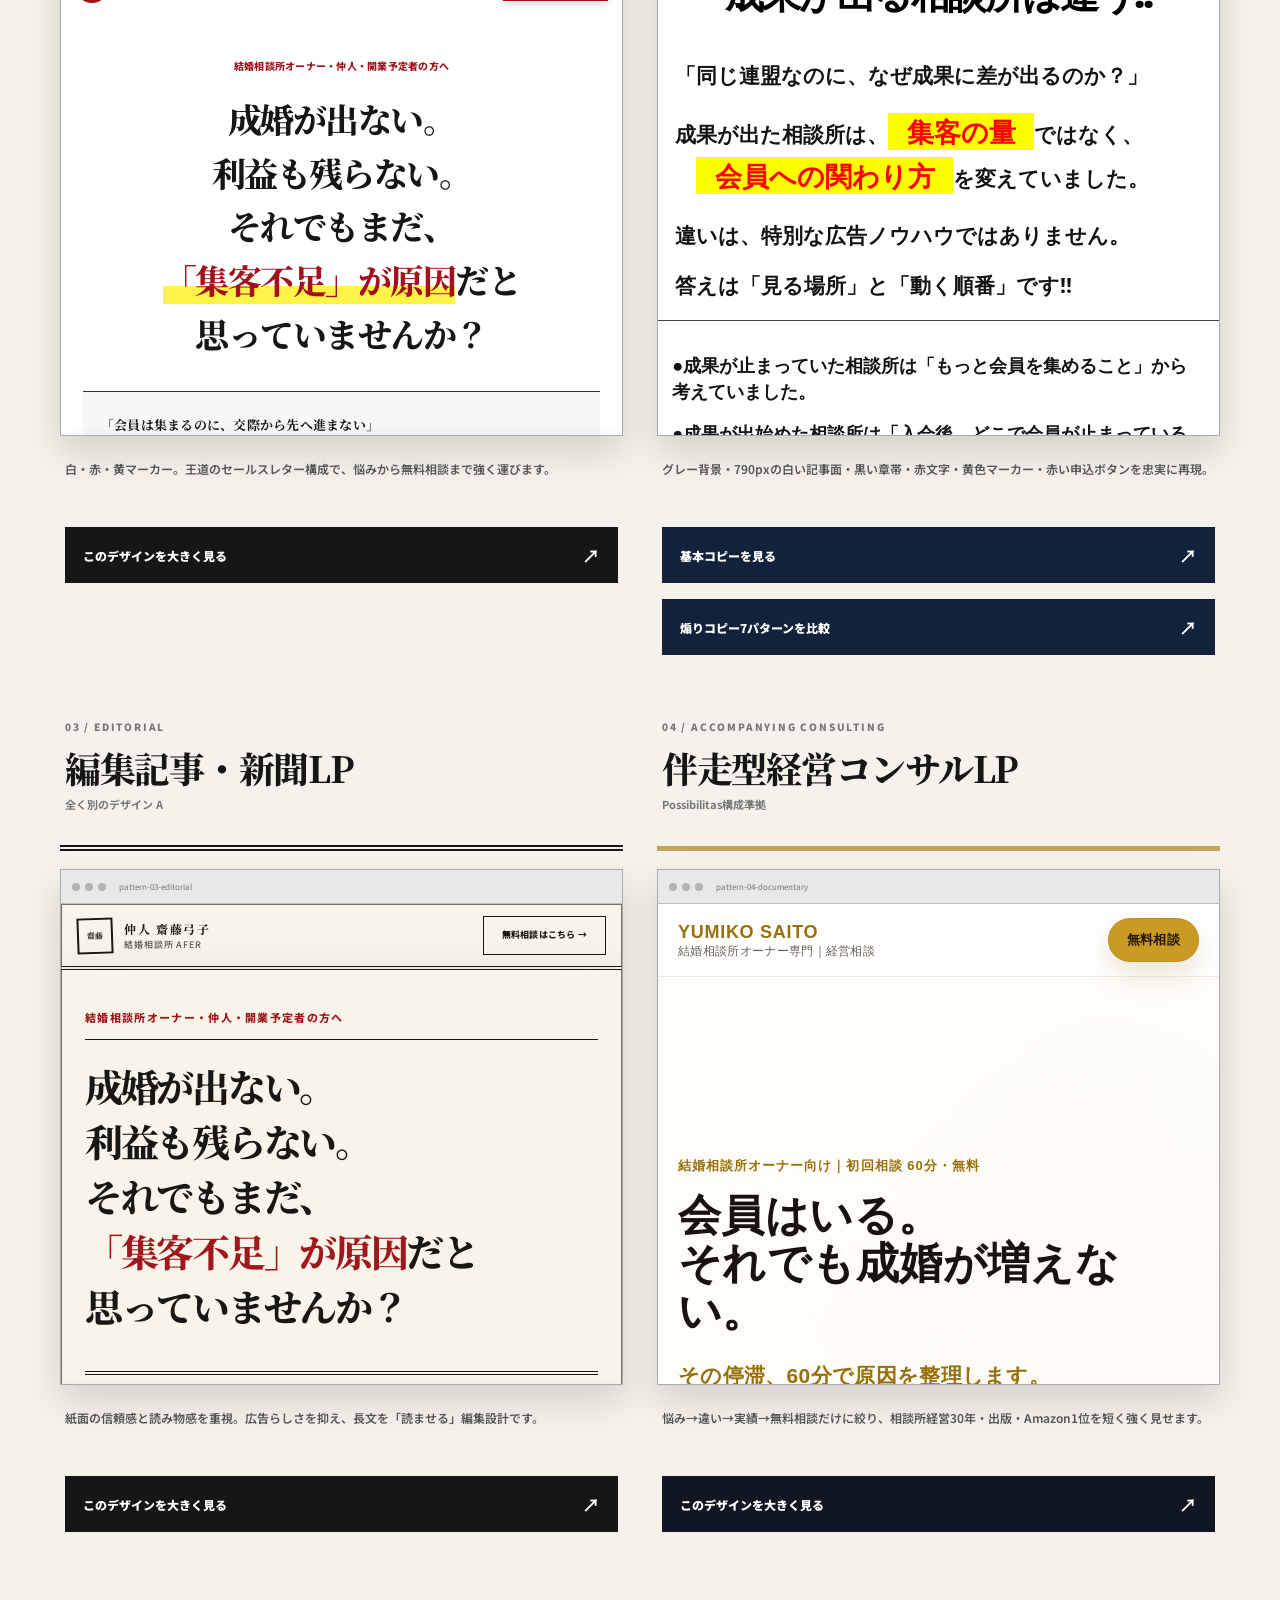
==== commit 8fa19d4f: "Tighten consulting LP for stronger conversion" ====
--- a/index.html
+++ b/index.html
@@ -85,7 +85,7 @@
     <article class="design-card documentary" id="design-04">
       <div class="card-head"><span>04 / ACCOMPANYING CONSULTING</span><h2>伴走型経営コンサルLP</h2><p>Possibilitas構成準拠</p></div>
       <div class="browser-frame"><div><i></i><i></i><i></i><small>pattern-04-documentary</small></div><iframe src="pattern-04-documentary/" title="伴走型経営コンサルLPのプレビュー" loading="lazy"></iframe></div>
-      <div class="card-foot"><p>白ベースに控えめなゴールドと本人写真を合わせ、相談所経営30年・出版・Amazon1位を上品に見せます。</p><a href="pattern-04-documentary/">このデザインを大きく見る <b>↗</b></a></div>
+      <div class="card-foot"><p>悩み→違い→実績→無料相談だけに絞り、相談所経営30年・出版・Amazon1位を短く強く見せます。</p><a href="pattern-04-documentary/">このデザインを大きく見る <b>↗</b></a></div>
     </article>
   </main>
 </body>
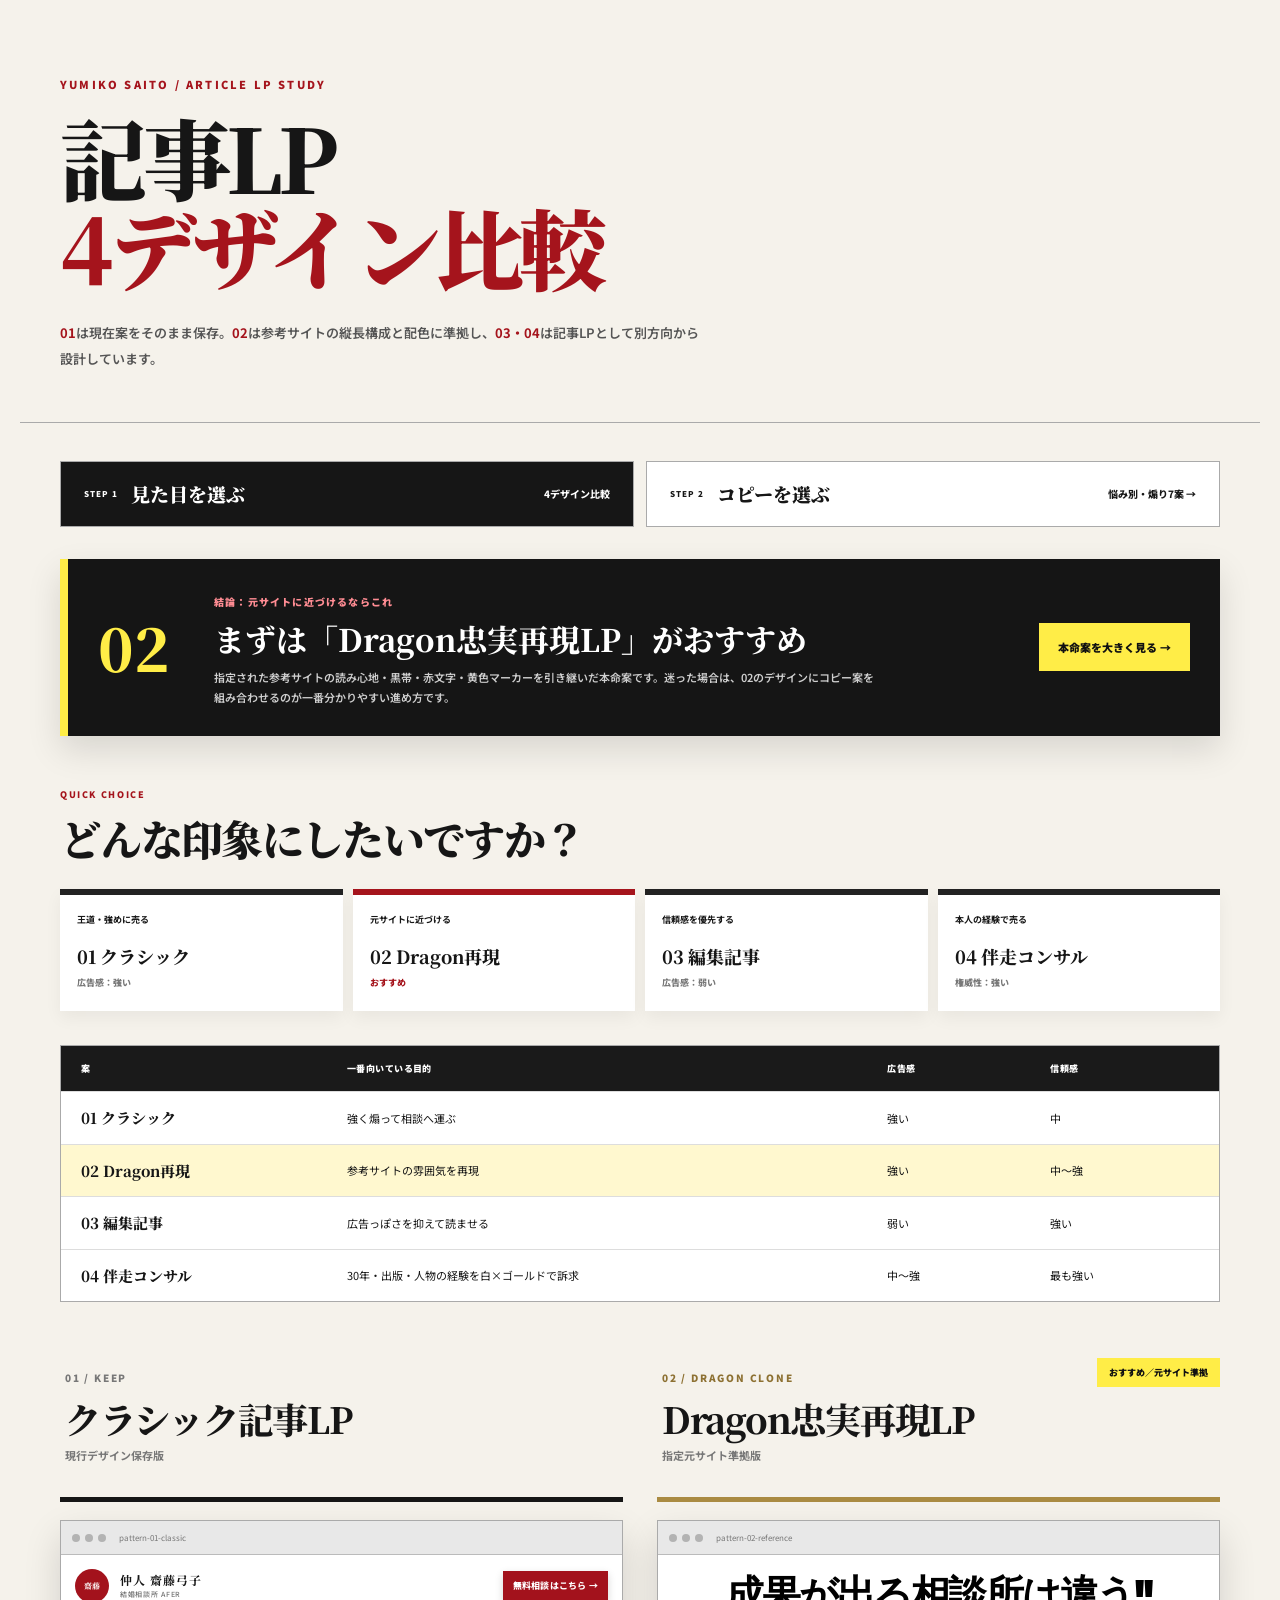
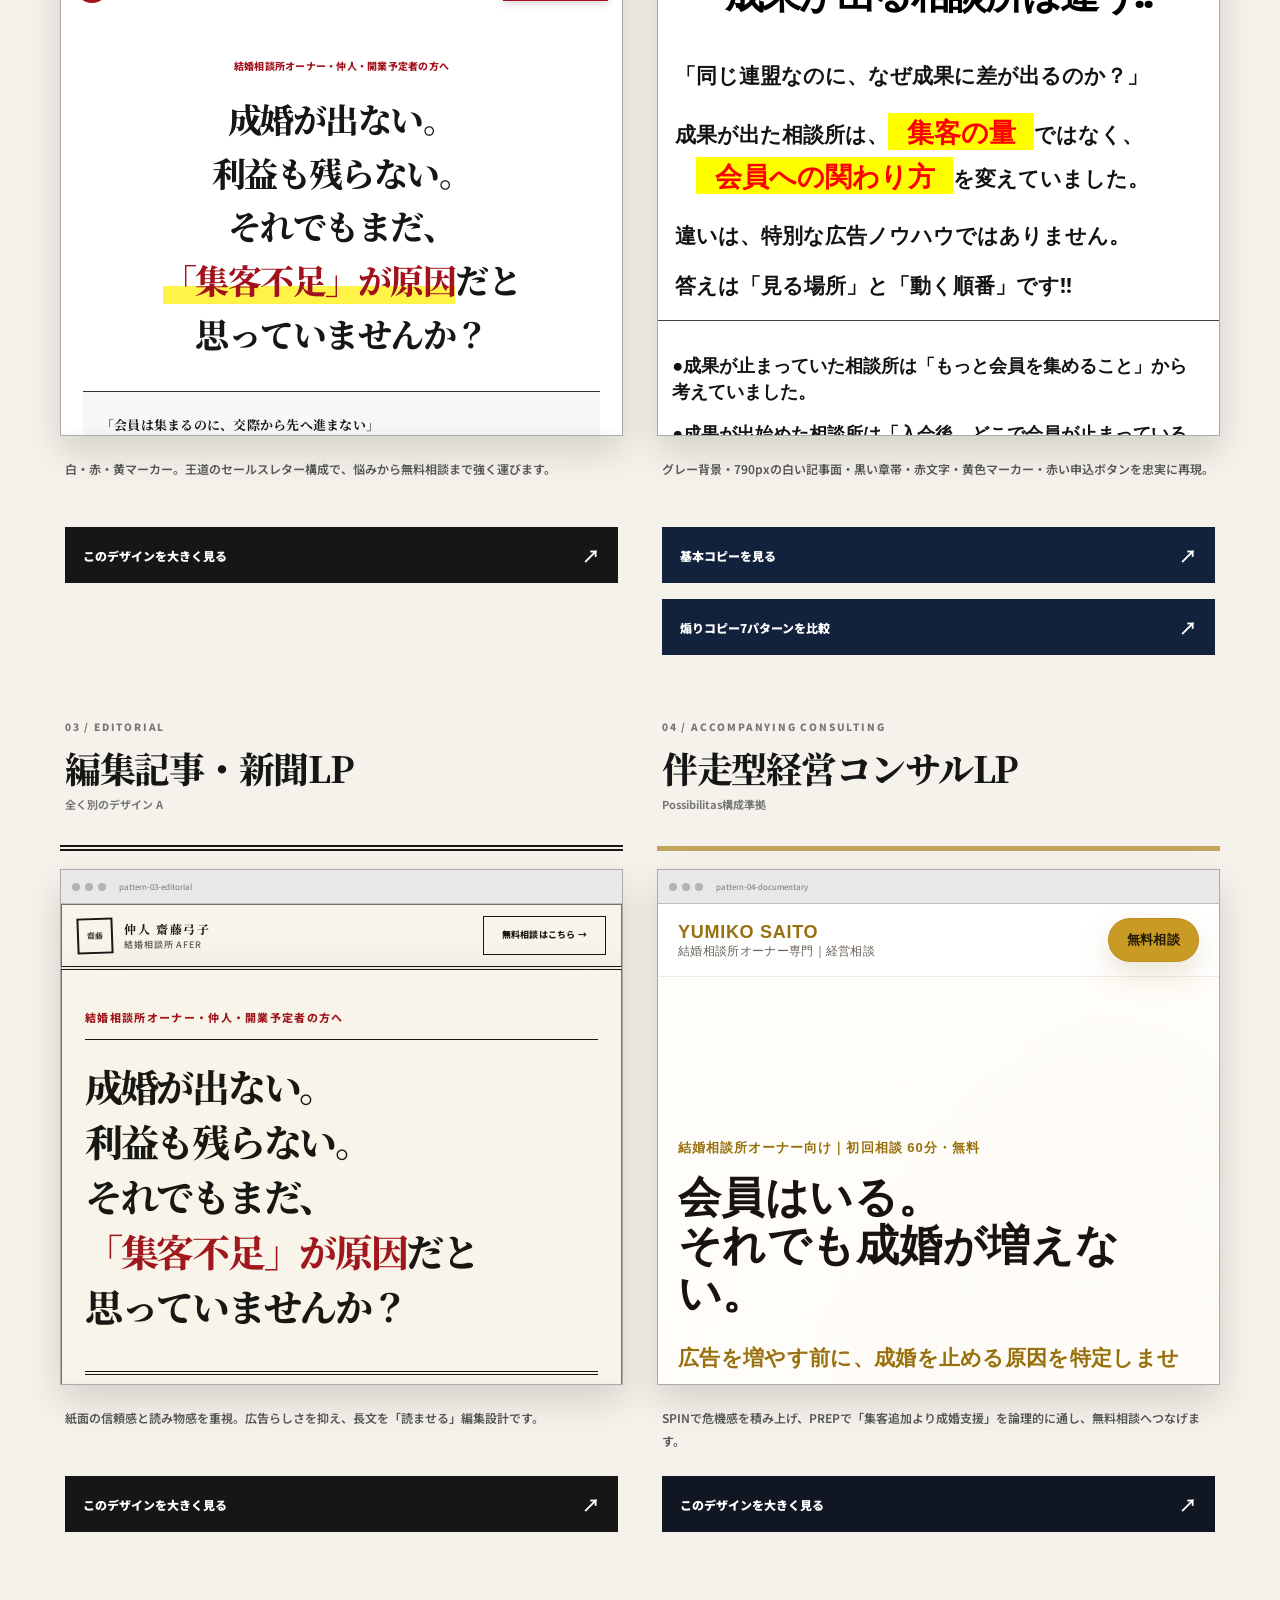
==== commit b0fb80ac: "Strengthen consulting LP with SPIN and PREP" ====
--- a/index.html
+++ b/index.html
@@ -85,7 +85,7 @@
     <article class="design-card documentary" id="design-04">
       <div class="card-head"><span>04 / ACCOMPANYING CONSULTING</span><h2>伴走型経営コンサルLP</h2><p>Possibilitas構成準拠</p></div>
       <div class="browser-frame"><div><i></i><i></i><i></i><small>pattern-04-documentary</small></div><iframe src="pattern-04-documentary/" title="伴走型経営コンサルLPのプレビュー" loading="lazy"></iframe></div>
-      <div class="card-foot"><p>悩み→違い→実績→無料相談だけに絞り、相談所経営30年・出版・Amazon1位を短く強く見せます。</p><a href="pattern-04-documentary/">このデザインを大きく見る <b>↗</b></a></div>
+      <div class="card-foot"><p>SPINで危機感を積み上げ、PREPで「集客追加より成婚支援」を論理的に通し、無料相談へつなげます。</p><a href="pattern-04-documentary/">このデザインを大きく見る <b>↗</b></a></div>
     </article>
   </main>
 </body>
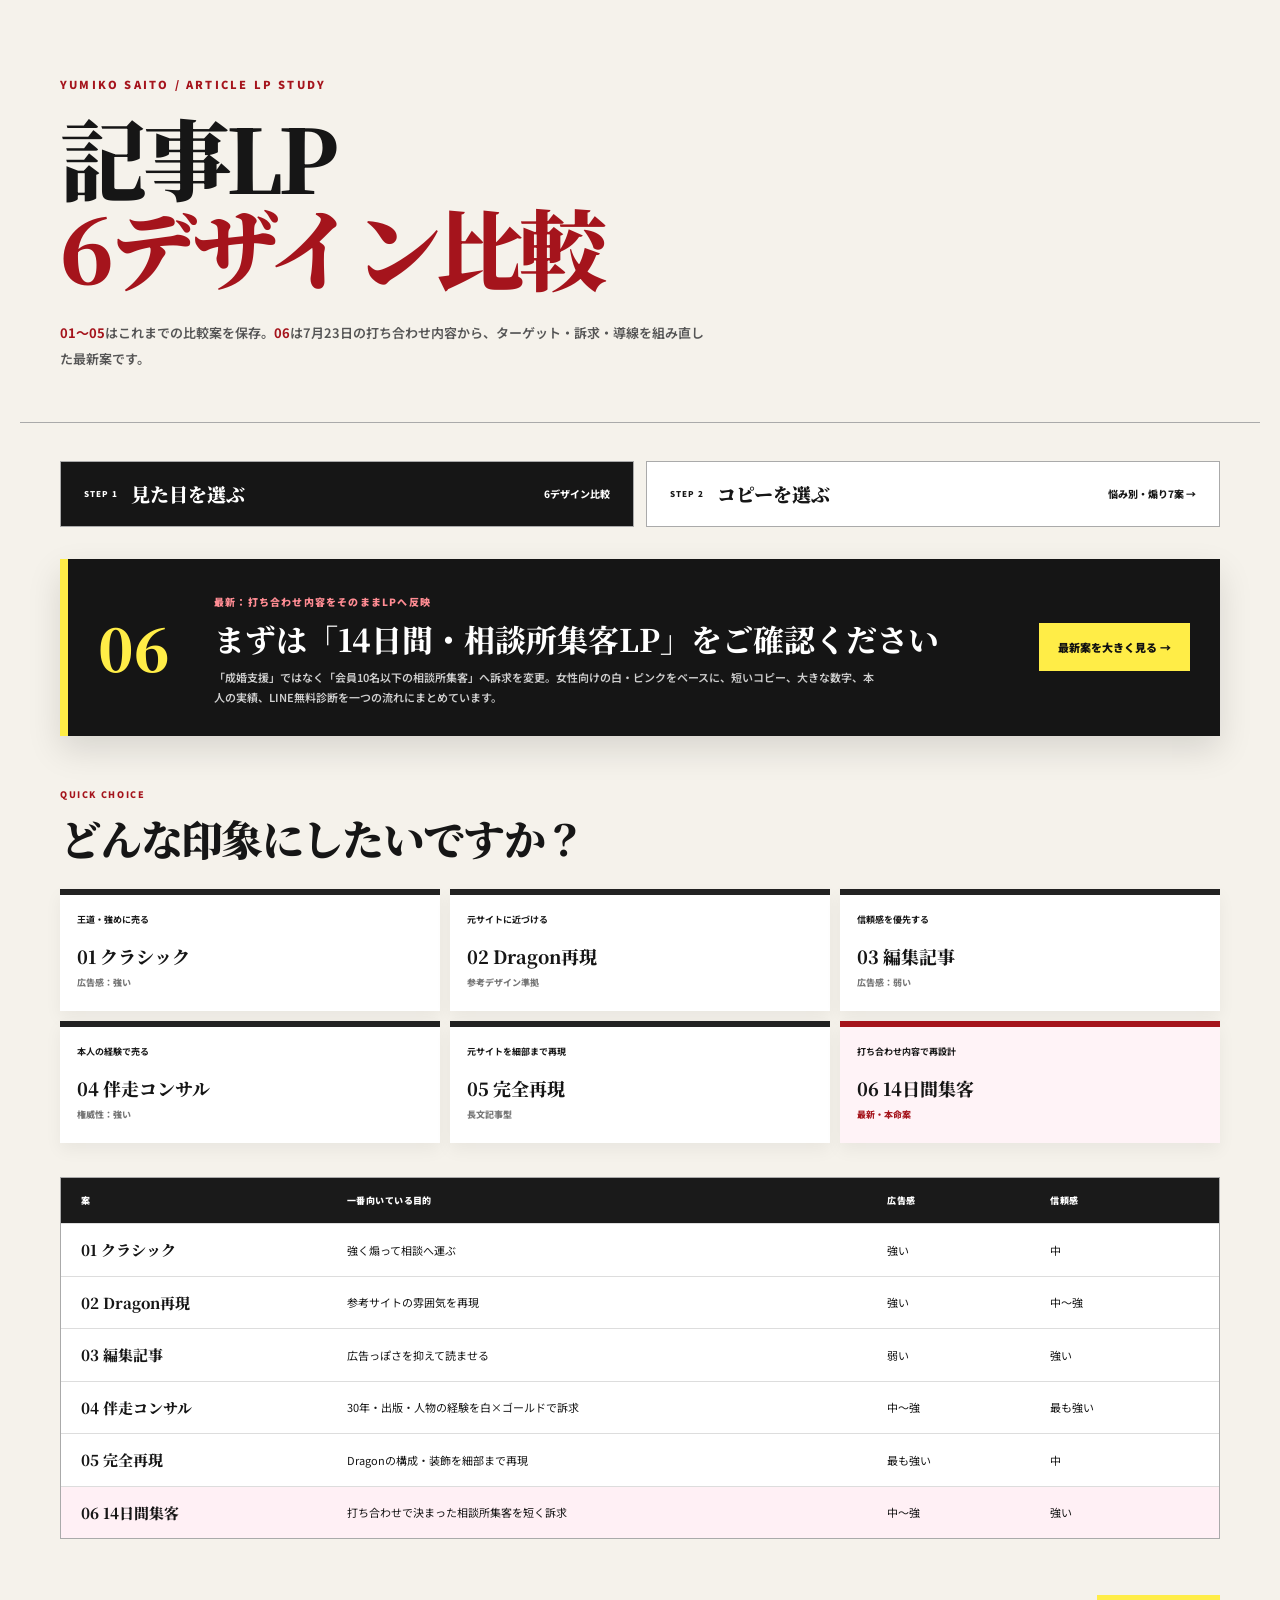
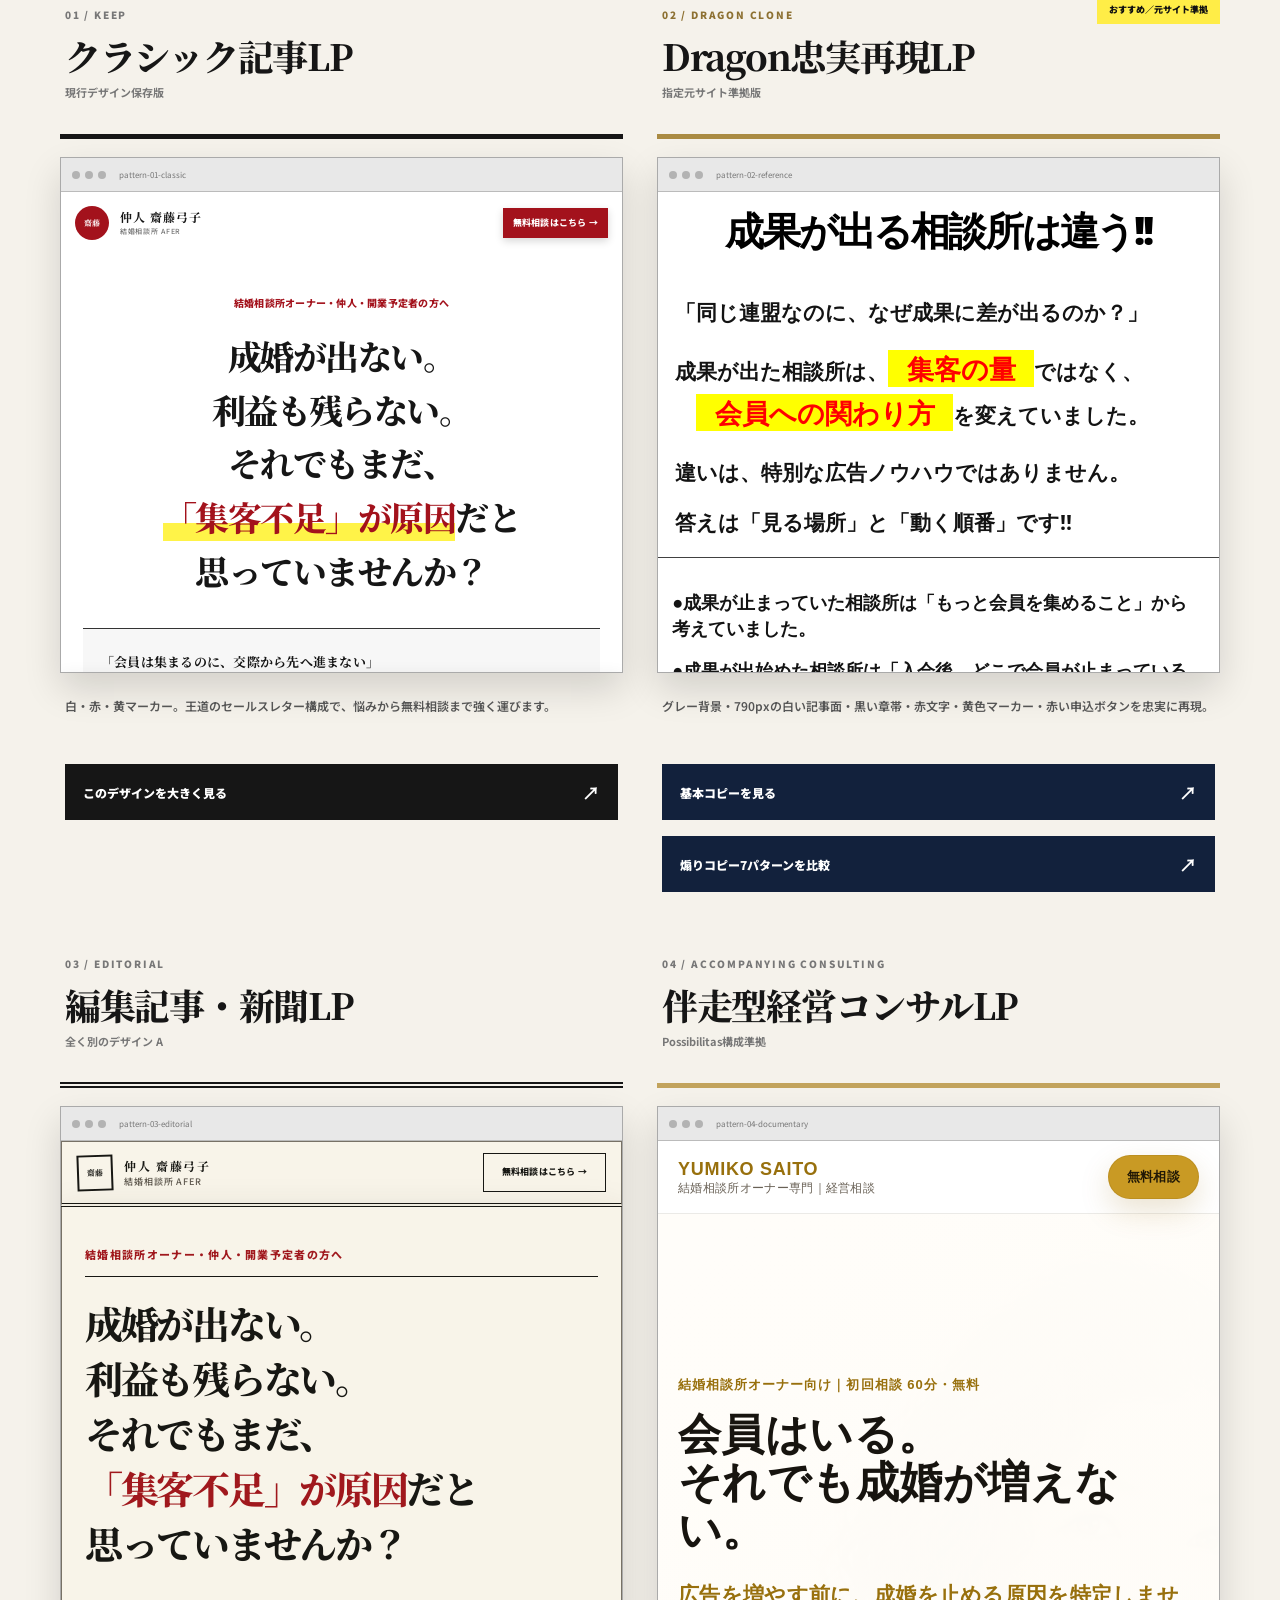
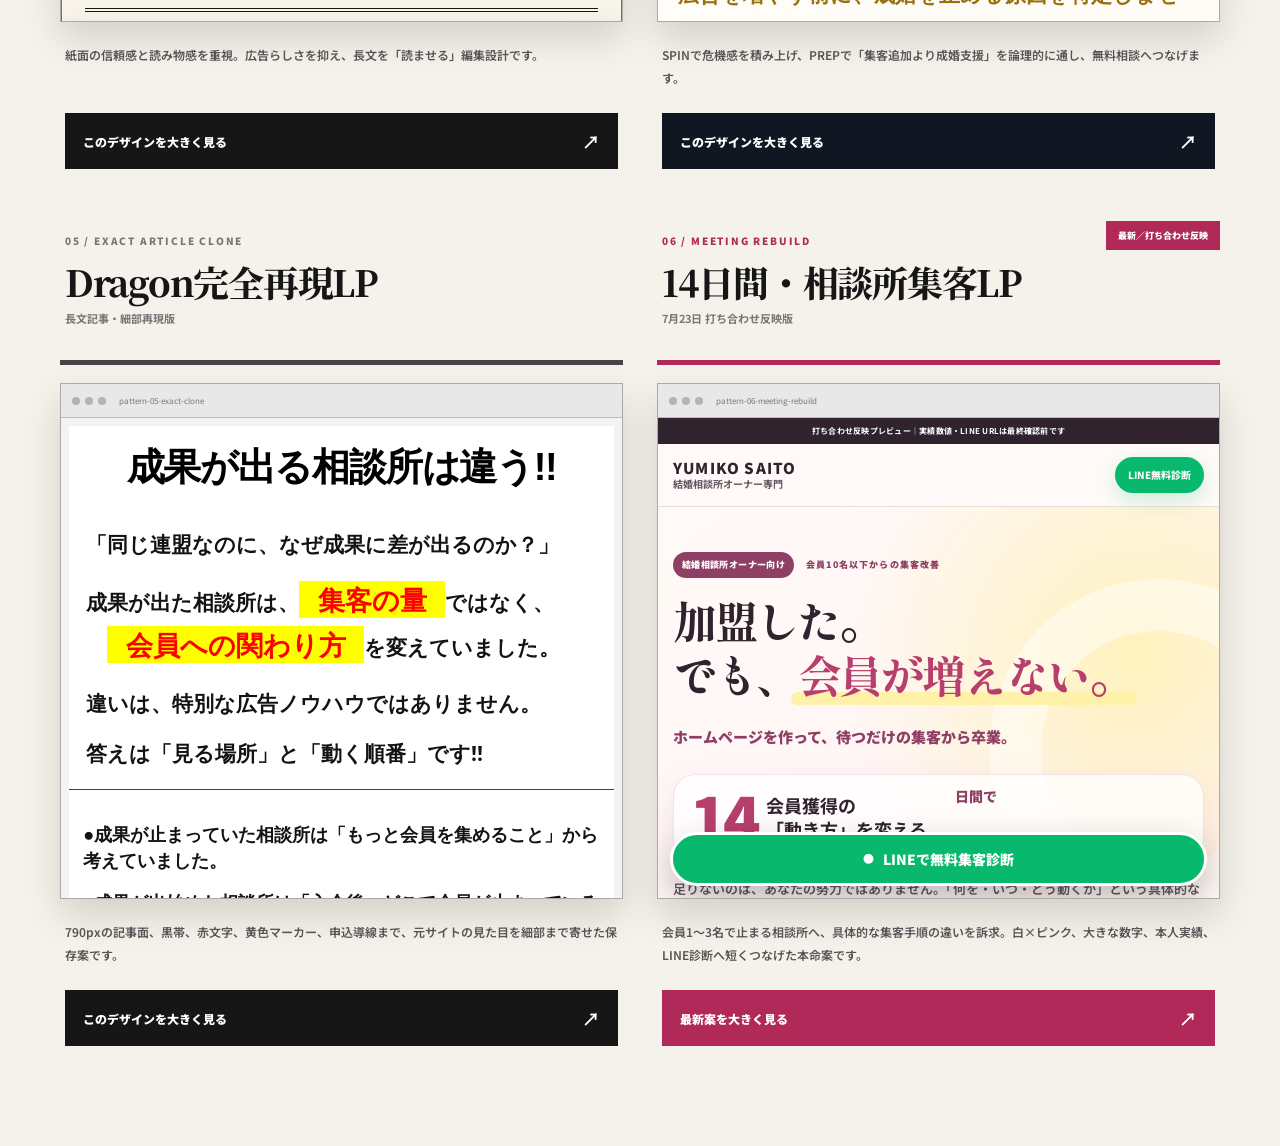
==== commit 8a9c6dd0: "Add meeting-led member acquisition LP" ====
--- a/index.html
+++ b/index.html
@@ -4,14 +4,14 @@
   <meta charset="utf-8">
   <meta name="viewport" content="width=device-width, initial-scale=1">
   <meta name="robots" content="noindex,nofollow">
-  <meta name="description" content="齋藤弓子の記事LPを、4つのデザインと7つの煽りコピーから比較できます。">
+  <meta name="description" content="齋藤弓子の記事LPを、打ち合わせ反映版を含む6つのデザインと7つの煽りコピーから比較できます。">
   <meta property="og:type" content="website">
   <meta property="og:title" content="齋藤弓子 記事LP｜デザイン・コピー比較">
-  <meta property="og:description" content="記事LPの4デザインと煽りコピー7案を、目的別に比較できます。">
+  <meta property="og:description" content="記事LPの6デザインと煽りコピー7案を、目的別に比較できます。">
   <meta property="og:url" content="https://fuma040201-lang.github.io/yumiko-saito-konkatsu-lp/">
   <meta property="og:image" content="https://fuma040201-lang.github.io/yumiko-saito-konkatsu-lp/og.png">
   <meta name="twitter:card" content="summary_large_image">
-  <title>齋藤弓子 記事LP｜4デザイン比較</title>
+  <title>齋藤弓子 記事LP｜6デザイン比較</title>
   <link rel="preconnect" href="https://fonts.googleapis.com">
   <link rel="preconnect" href="https://fonts.gstatic.com" crossorigin>
   <link href="https://fonts.googleapis.com/css2?family=Noto+Sans+JP:wght@400;500;600;700;800;900&amp;family=Noto+Serif+JP:wght@500;600;700;800;900&amp;display=swap" rel="stylesheet">
@@ -20,26 +20,26 @@
 <body>
   <header class="showcase-header">
     <p>YUMIKO SAITO / ARTICLE LP STUDY</p>
-    <h1>記事LP<br><span>4デザイン比較</span></h1>
+    <h1>記事LP<br><span>6デザイン比較</span></h1>
     <div>
-      <b>01</b>は現在案をそのまま保存。<b>02</b>は参考サイトの縦長構成と配色に準拠し、<b>03・04</b>は記事LPとして別方向から設計しています。
+      <b>01〜05</b>はこれまでの比較案を保存。<b>06</b>は7月23日の打ち合わせ内容から、ターゲット・訴求・導線を組み直した最新案です。
     </div>
   </header>
 
   <nav class="compare-nav" aria-label="比較ページの切り替え">
-    <a class="is-current" href="./"><small>STEP 1</small><b>見た目を選ぶ</b><span>4デザイン比較</span></a>
+    <a class="is-current" href="./"><small>STEP 1</small><b>見た目を選ぶ</b><span>6デザイン比較</span></a>
     <a href="copy-variants/"><small>STEP 2</small><b>コピーを選ぶ</b><span>悩み別・煽り7案 →</span></a>
   </nav>
 
   <section class="design-guide" aria-labelledby="design-guide-title">
     <div class="recommendation">
-      <div class="recommendation-number">02</div>
+      <div class="recommendation-number">06</div>
       <div class="recommendation-copy">
-        <span>結論：元サイトに近づけるならこれ</span>
-        <h2 id="design-guide-title">まずは「Dragon忠実再現LP」がおすすめ</h2>
-        <p>指定された参考サイトの読み心地・黒帯・赤文字・黄色マーカーを引き継いだ本命案です。迷った場合は、02のデザインにコピー案を組み合わせるのが一番分かりやすい進め方です。</p>
+        <span>最新：打ち合わせ内容をそのままLPへ反映</span>
+        <h2 id="design-guide-title">まずは「14日間・相談所集客LP」をご確認ください</h2>
+        <p>「成婚支援」ではなく「会員10名以下の相談所集客」へ訴求を変更。女性向けの白・ピンクをベースに、短いコピー、大きな数字、本人の実績、LINE無料診断を一つの流れにまとめています。</p>
       </div>
-      <a href="pattern-02-reference/">本命案を大きく見る →</a>
+      <a href="pattern-06-meeting-rebuild/">最新案を大きく見る →</a>
     </div>
 
     <div class="quick-designs">
@@ -47,18 +47,22 @@
       <h2>どんな印象にしたいですか？</h2>
       <div class="quick-design-grid">
         <a href="#design-01"><small>王道・強めに売る</small><b>01 クラシック</b><span>広告感：強い</span></a>
-        <a class="recommended" href="#design-02"><small>元サイトに近づける</small><b>02 Dragon再現</b><span>おすすめ</span></a>
+        <a href="#design-02"><small>元サイトに近づける</small><b>02 Dragon再現</b><span>参考デザイン準拠</span></a>
         <a href="#design-03"><small>信頼感を優先する</small><b>03 編集記事</b><span>広告感：弱い</span></a>
         <a href="#design-04"><small>本人の経験で売る</small><b>04 伴走コンサル</b><span>権威性：強い</span></a>
+        <a href="#design-05"><small>元サイトを細部まで再現</small><b>05 完全再現</b><span>長文記事型</span></a>
+        <a class="recommended latest" href="#design-06"><small>打ち合わせ内容で再設計</small><b>06 14日間集客</b><span>最新・本命案</span></a>
       </div>
     </div>
 
-    <div class="design-matrix" aria-label="4デザインの比較">
+    <div class="design-matrix" aria-label="6デザインの比較">
       <div class="matrix-row matrix-head"><span>案</span><span>一番向いている目的</span><span>広告感</span><span>信頼感</span></div>
       <a class="matrix-row" href="#design-01"><b>01 クラシック</b><span>強く煽って相談へ運ぶ</span><span>強い</span><span>中</span></a>
-      <a class="matrix-row recommended" href="#design-02"><b>02 Dragon再現</b><span>参考サイトの雰囲気を再現</span><span>強い</span><span>中〜強</span></a>
+      <a class="matrix-row" href="#design-02"><b>02 Dragon再現</b><span>参考サイトの雰囲気を再現</span><span>強い</span><span>中〜強</span></a>
       <a class="matrix-row" href="#design-03"><b>03 編集記事</b><span>広告っぽさを抑えて読ませる</span><span>弱い</span><span>強い</span></a>
       <a class="matrix-row" href="#design-04"><b>04 伴走コンサル</b><span>30年・出版・人物の経験を白×ゴールドで訴求</span><span>中〜強</span><span>最も強い</span></a>
+      <a class="matrix-row" href="#design-05"><b>05 完全再現</b><span>Dragonの構成・装飾を細部まで再現</span><span>最も強い</span><span>中</span></a>
+      <a class="matrix-row recommended" href="#design-06"><b>06 14日間集客</b><span>打ち合わせで決まった相談所集客を短く訴求</span><span>中〜強</span><span>強い</span></a>
     </div>
   </section>
 
@@ -87,6 +91,19 @@
       <div class="browser-frame"><div><i></i><i></i><i></i><small>pattern-04-documentary</small></div><iframe src="pattern-04-documentary/" title="伴走型経営コンサルLPのプレビュー" loading="lazy"></iframe></div>
       <div class="card-foot"><p>SPINで危機感を積み上げ、PREPで「集客追加より成婚支援」を論理的に通し、無料相談へつなげます。</p><a href="pattern-04-documentary/">このデザインを大きく見る <b>↗</b></a></div>
     </article>
+
+    <article class="design-card exact" id="design-05">
+      <div class="card-head"><span>05 / EXACT ARTICLE CLONE</span><h2>Dragon完全再現LP</h2><p>長文記事・細部再現版</p></div>
+      <div class="browser-frame"><div><i></i><i></i><i></i><small>pattern-05-exact-clone</small></div><iframe src="pattern-05-exact-clone/" title="Dragon完全再現LPのプレビュー" loading="lazy"></iframe></div>
+      <div class="card-foot"><p>790pxの記事面、黒帯、赤文字、黄色マーカー、申込導線まで、元サイトの見た目を細部まで寄せた保存案です。</p><a href="pattern-05-exact-clone/">このデザインを大きく見る <b>↗</b></a></div>
+    </article>
+
+    <article class="design-card meeting" id="design-06">
+      <div class="best-badge">最新／打ち合わせ反映</div>
+      <div class="card-head"><span>06 / MEETING REBUILD</span><h2>14日間・相談所集客LP</h2><p>7月23日 打ち合わせ反映版</p></div>
+      <div class="browser-frame"><div><i></i><i></i><i></i><small>pattern-06-meeting-rebuild</small></div><iframe src="pattern-06-meeting-rebuild/" title="14日間・相談所集客LPのプレビュー" loading="lazy"></iframe></div>
+      <div class="card-foot"><p>会員1〜3名で止まる相談所へ、具体的な集客手順の違いを訴求。白×ピンク、大きな数字、本人実績、LINE診断へ短くつなげた本命案です。</p><a href="pattern-06-meeting-rebuild/">最新案を大きく見る <b>↗</b></a></div>
+    </article>
   </main>
 </body>
 </html>
--- a/showcase.css
+++ b/showcase.css
@@ -2,3 +2,5 @@
 *{box-sizing:border-box}html{scroll-behavior:smooth;scroll-padding-top:18px}body{margin:0;color:var(--ink);background:var(--paper);font-family:var(--sans);-webkit-font-smoothing:antialiased}.showcase-header{max-width:1240px;margin:auto;padding:76px 40px 50px;border-bottom:1px solid #aaa}.showcase-header>p{margin:0 0 20px;color:var(--red);font-size:11px;font-weight:900;letter-spacing:.2em}.showcase-header h1{margin:0;font:900 clamp(46px,7vw,88px)/1.02 var(--serif);letter-spacing:-.055em}.showcase-header h1 span{color:var(--red)}.showcase-header>div{max-width:650px;margin:28px 0 0;color:#555;font-size:13px;font-weight:600;line-height:2}.showcase-header>div b{color:var(--red)}.compare-nav{max-width:1160px;margin:38px auto 0;display:grid;grid-template-columns:1fr 1fr;gap:12px}.compare-nav a{padding:20px 23px;display:grid;grid-template-columns:auto 1fr auto;align-items:center;gap:13px;color:var(--ink);background:#fff;border:1px solid #aaa;text-decoration:none}.compare-nav a.is-current{color:#fff;background:var(--ink)}.compare-nav small{font-size:8px;font-weight:900;letter-spacing:.12em}.compare-nav b{font:900 19px/1.3 var(--serif)}.compare-nav span{font-size:10px;font-weight:800}.design-guide{max-width:1160px;margin:32px auto 0}.recommendation{padding:28px 30px;display:grid;grid-template-columns:90px 1fr auto;gap:26px;align-items:center;color:#fff;background:#151515;border-left:8px solid #ffed47;box-shadow:0 14px 32px rgba(0,0,0,.12)}.recommendation-number{font:900 58px/1 var(--serif);color:#ffed47}.recommendation-copy span{color:#ff8c93;font-size:10px;font-weight:900;letter-spacing:.12em}.recommendation-copy h2{margin:7px 0 8px;font:800 clamp(22px,2.6vw,31px)/1.35 var(--serif)}.recommendation-copy p{max-width:670px;margin:0;color:#cfcfcf;font-size:11px;font-weight:600;line-height:1.8}.recommendation>a{padding:16px 19px;color:#111;background:#ffed47;text-decoration:none;font-size:11px;font-weight:900;white-space:nowrap}.quick-designs{padding:52px 0 0}.eyebrow{margin:0;color:var(--red);font-size:9px;font-weight:900;letter-spacing:.18em}.quick-designs h2{margin:10px 0 24px;font:900 clamp(27px,3.5vw,42px)/1.3 var(--serif);letter-spacing:-.04em}.quick-design-grid{display:grid;grid-template-columns:repeat(4,1fr);gap:10px}.quick-design-grid a{min-height:122px;padding:18px 17px;display:flex;flex-direction:column;color:var(--ink);background:#fff;border-top:6px solid #222;text-decoration:none;box-shadow:0 7px 16px rgba(0,0,0,.05)}.quick-design-grid a.recommended{border-color:var(--red)}.quick-design-grid small{font-size:9px;font-weight:700}.quick-design-grid b{margin:18px 0 7px;font:800 18px/1.35 var(--serif)}.quick-design-grid span{color:#777;font-size:9px;font-weight:800}.quick-design-grid a.recommended span{color:var(--red)}.design-matrix{margin-top:34px;background:#fff;border:1px solid #aaa}.matrix-row{display:grid;grid-template-columns:1.1fr 2.3fr .65fr .65fr;gap:14px;padding:16px 20px;align-items:center;color:var(--ink);border-top:1px solid #ddd;text-decoration:none;font-size:11px}.matrix-row:first-child{border-top:0}.matrix-head{color:#fff;background:#1a1a1a;font-size:9px;font-weight:900;letter-spacing:.05em}.matrix-row.recommended{background:#fff8cf}.matrix-row b{font:800 15px/1.3 var(--serif)}.showcase-grid{max-width:1240px;margin:0 auto;padding:68px 40px 100px;display:grid;grid-template-columns:1fr 1fr;gap:64px 34px}.design-card{position:relative;min-width:0;scroll-margin-top:20px}.best-badge{position:absolute;top:-12px;right:0;z-index:2;padding:8px 12px;color:#111;background:#ffed47;font-size:9px;font-weight:900}.card-head{min-height:132px;padding:0 5px 23px;border-bottom:5px solid var(--ink)}.card-head span{display:block;color:#777;font-size:10px;font-weight:900;letter-spacing:.18em}.card-head h2{margin:10px 0 3px;font:800 clamp(25px,3vw,36px)/1.35 var(--serif);letter-spacing:-.035em}.card-head p{margin:0;color:#777;font-size:11px;font-weight:700}.browser-frame{margin-top:18px;overflow:hidden;background:white;border:1px solid #aaa;box-shadow:0 16px 35px rgba(0,0,0,.14)}.browser-frame>div{height:34px;padding:0 11px;display:flex;align-items:center;gap:5px;background:#e8e8e8;border-bottom:1px solid #bbb}.browser-frame i{width:8px;height:8px;border-radius:50%;background:#b3b3b3}.browser-frame small{margin-left:8px;color:#777;font-size:8px}.browser-frame iframe{width:100%;height:480px;display:block;border:0;pointer-events:none}.card-foot{padding:22px 5px 0}.card-foot p{min-height:53px;margin:0;color:#555;font-size:12px;font-weight:600;line-height:1.9}.card-foot a{margin-top:16px;padding:15px 18px;display:flex;align-items:center;justify-content:space-between;color:white;background:var(--ink);text-decoration:none;font-size:12px;font-weight:900;transition:transform .2s,background .2s}.card-foot a:hover{transform:translateY(-2px);background:var(--red)}.card-foot a b{font-size:18px}.reference .card-head{border-color:#aa8b42}.reference .card-head span{color:#8d7132}.reference .card-foot a{background:#12213c}.editorial .card-head{border-style:double;border-width:0 0 6px}.documentary .card-head{border-color:#c2a35c}.documentary .card-foot a{background:#101723}
 @media(max-width:760px){.showcase-header{padding:48px 22px 36px}.showcase-header h1{font-size:46px}.showcase-header>div{font-size:11px}.compare-nav{margin:24px 18px 0;grid-template-columns:1fr}.compare-nav a{padding:16px 17px}.compare-nav b{font-size:17px}.design-guide{margin:20px 16px 0}.recommendation{padding:24px 20px;grid-template-columns:64px 1fr;gap:16px}.recommendation-number{font-size:46px}.recommendation>a{grid-column:1/-1;text-align:center}.recommendation-copy h2{font-size:21px}.quick-designs{padding-top:40px}.quick-designs h2{font-size:29px}.quick-design-grid{grid-template-columns:1fr 1fr}.quick-design-grid a{min-height:112px}.design-matrix{border:0;background:transparent}.matrix-head{display:none}.matrix-row{margin-top:8px;padding:15px 16px;grid-template-columns:1fr auto;background:#fff;border:1px solid #ccc;font-size:10px}.matrix-row span:nth-of-type(1){grid-column:1/-1;color:#555}.matrix-row span:nth-of-type(2)::before{content:"広告感："}.matrix-row span:nth-of-type(3)::before{content:"信頼感："}.showcase-grid{padding:49px 18px 75px;grid-template-columns:1fr;gap:58px}.card-head{min-height:0}.browser-frame iframe{height:390px}.card-foot p{min-height:0}}
 @media(max-width:390px){.quick-design-grid{grid-template-columns:1fr}}
+@media(min-width:761px){.quick-design-grid{grid-template-columns:repeat(3,1fr)}}
+.quick-design-grid a.latest{background:#fff3f7}.matrix-row.recommended{background:#fff0f5}.exact .card-head{border-color:#444}.meeting .card-head{border-color:#b12958}.meeting .card-head span{color:#b12958}.meeting .card-foot a{background:#b12958}.meeting .best-badge{color:#fff;background:#b12958}
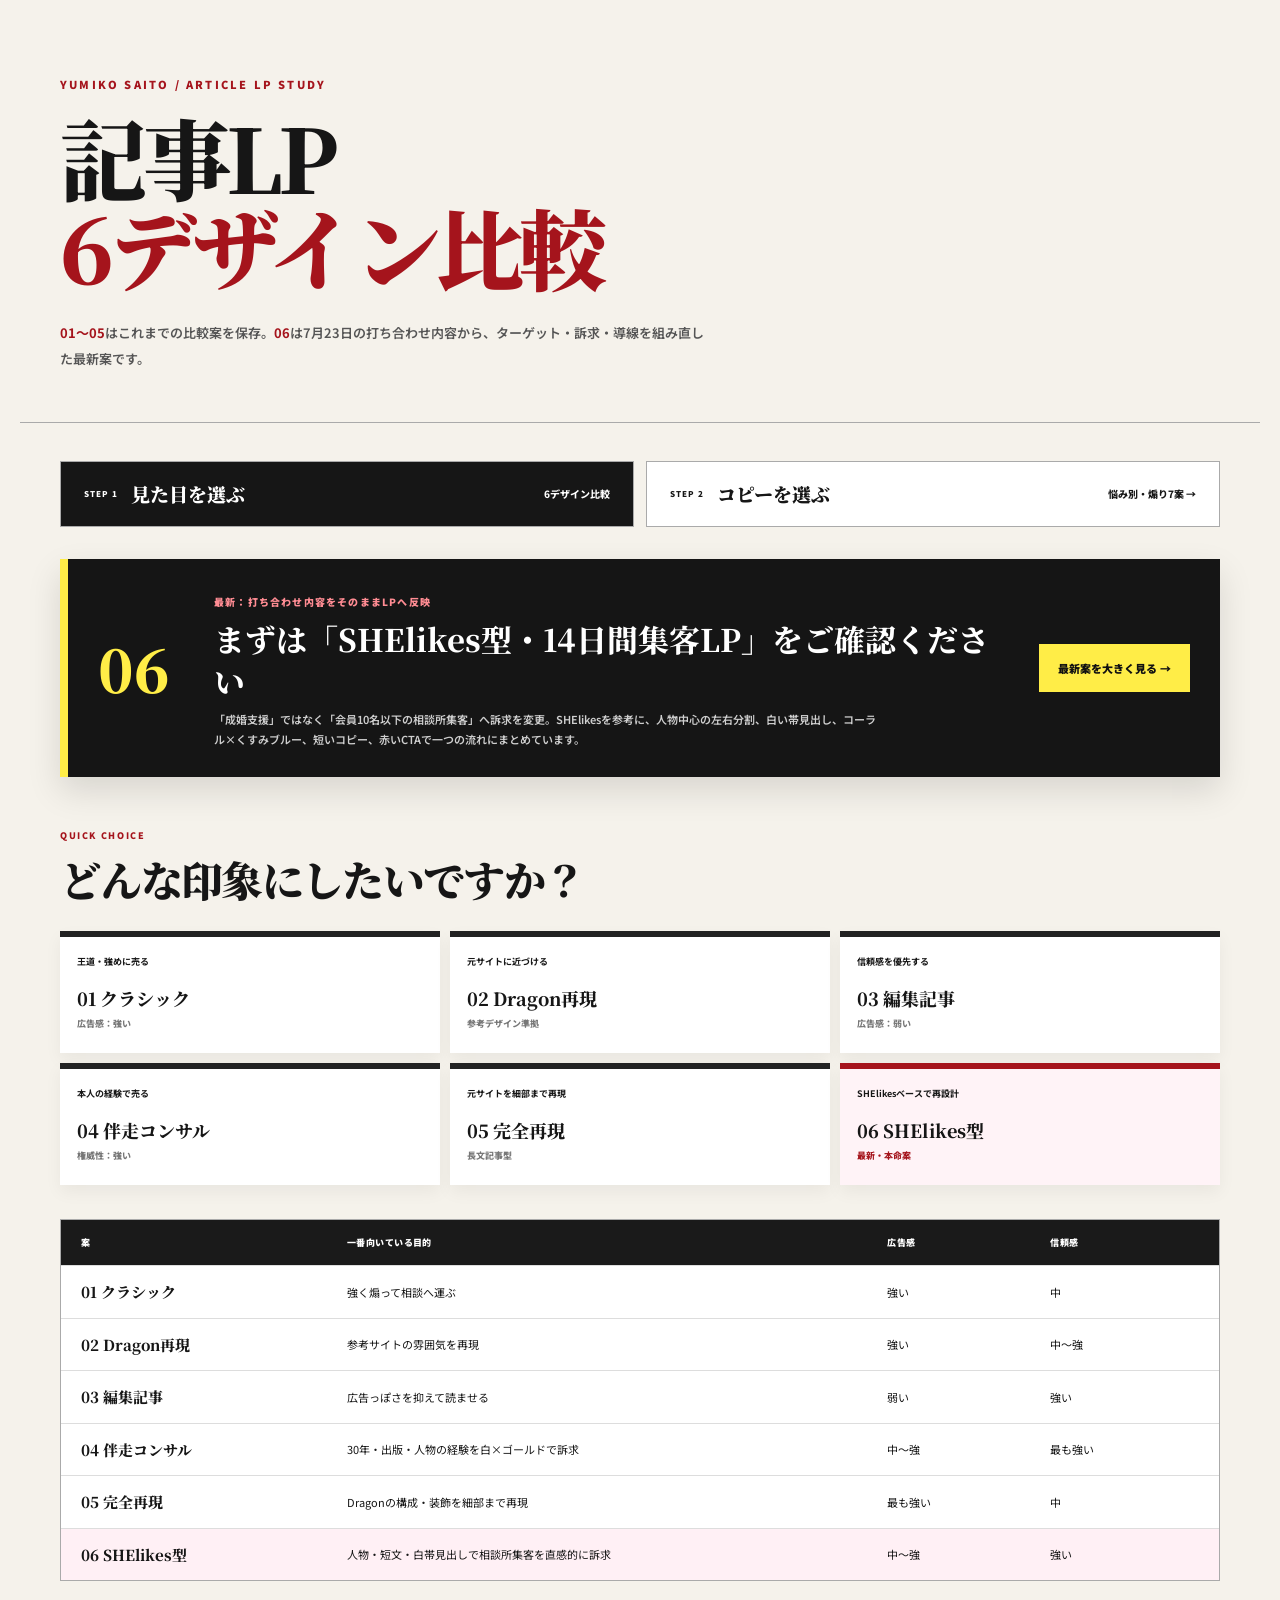
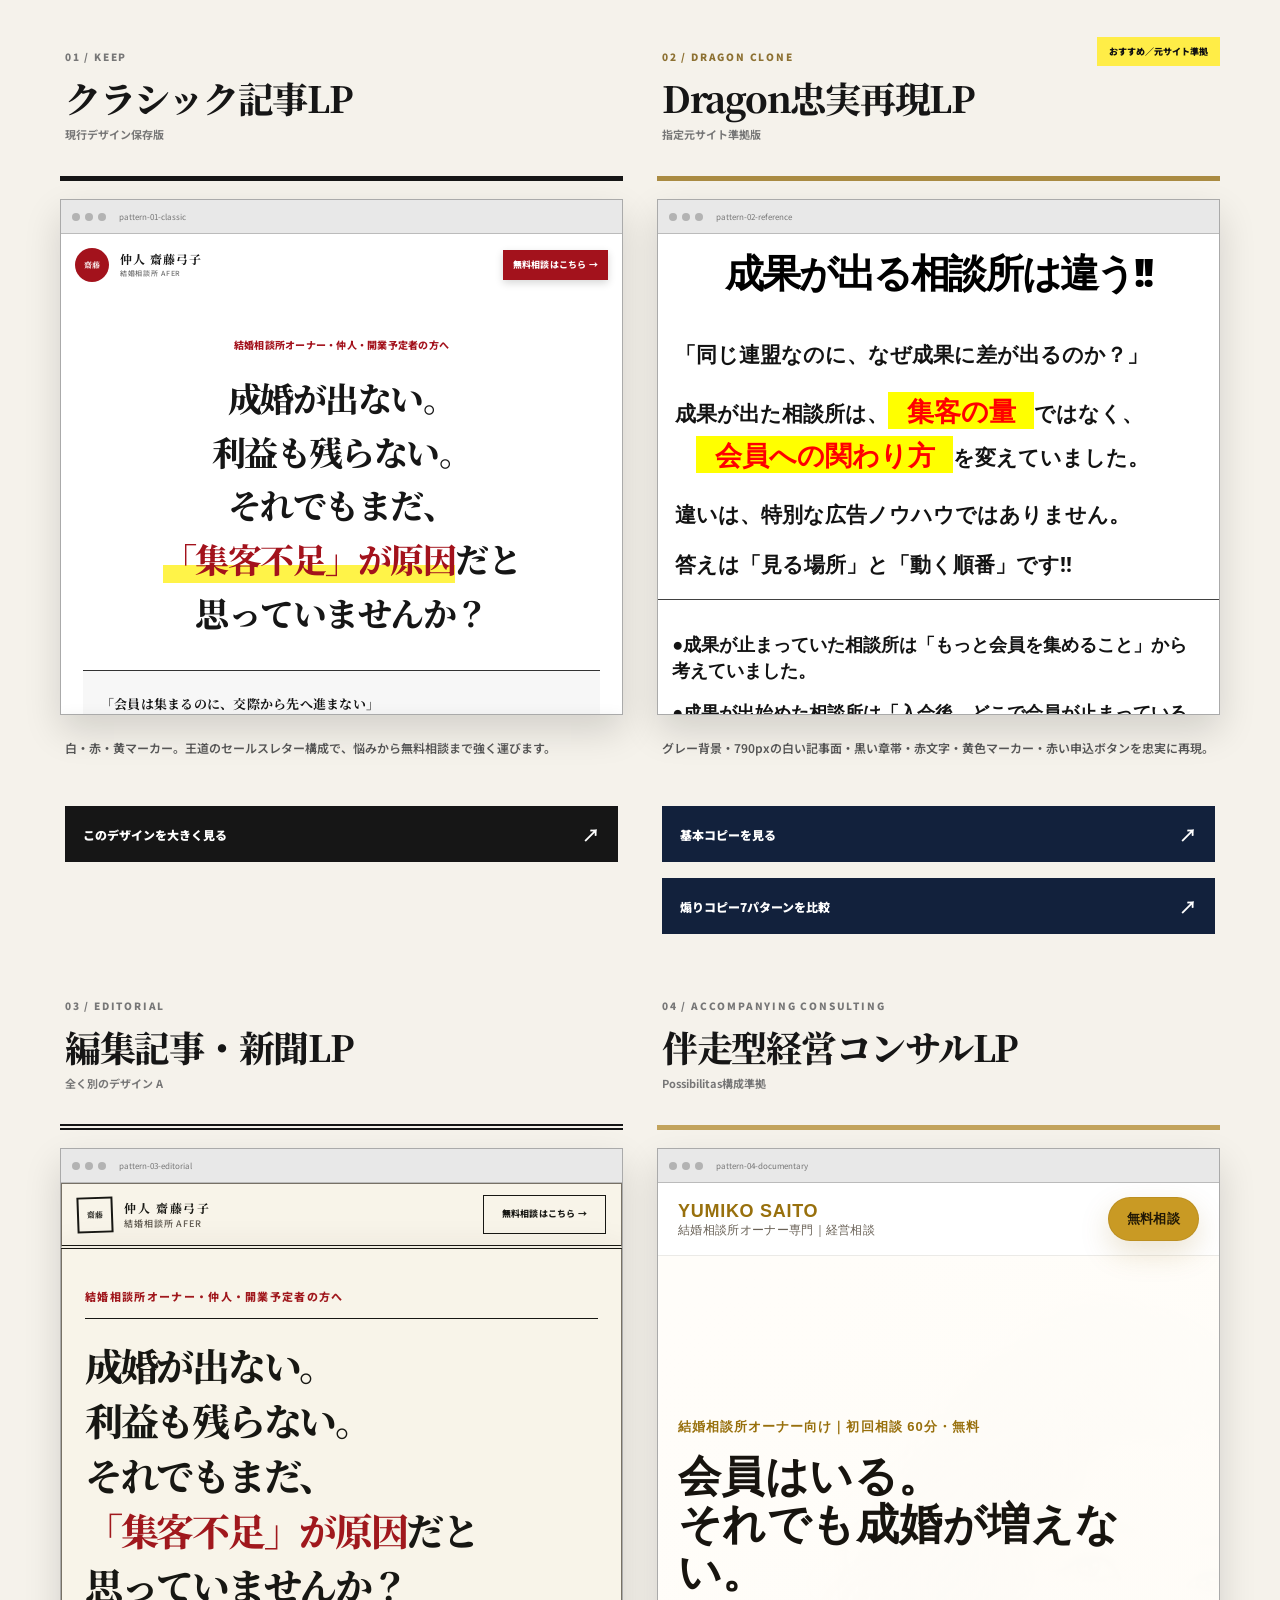
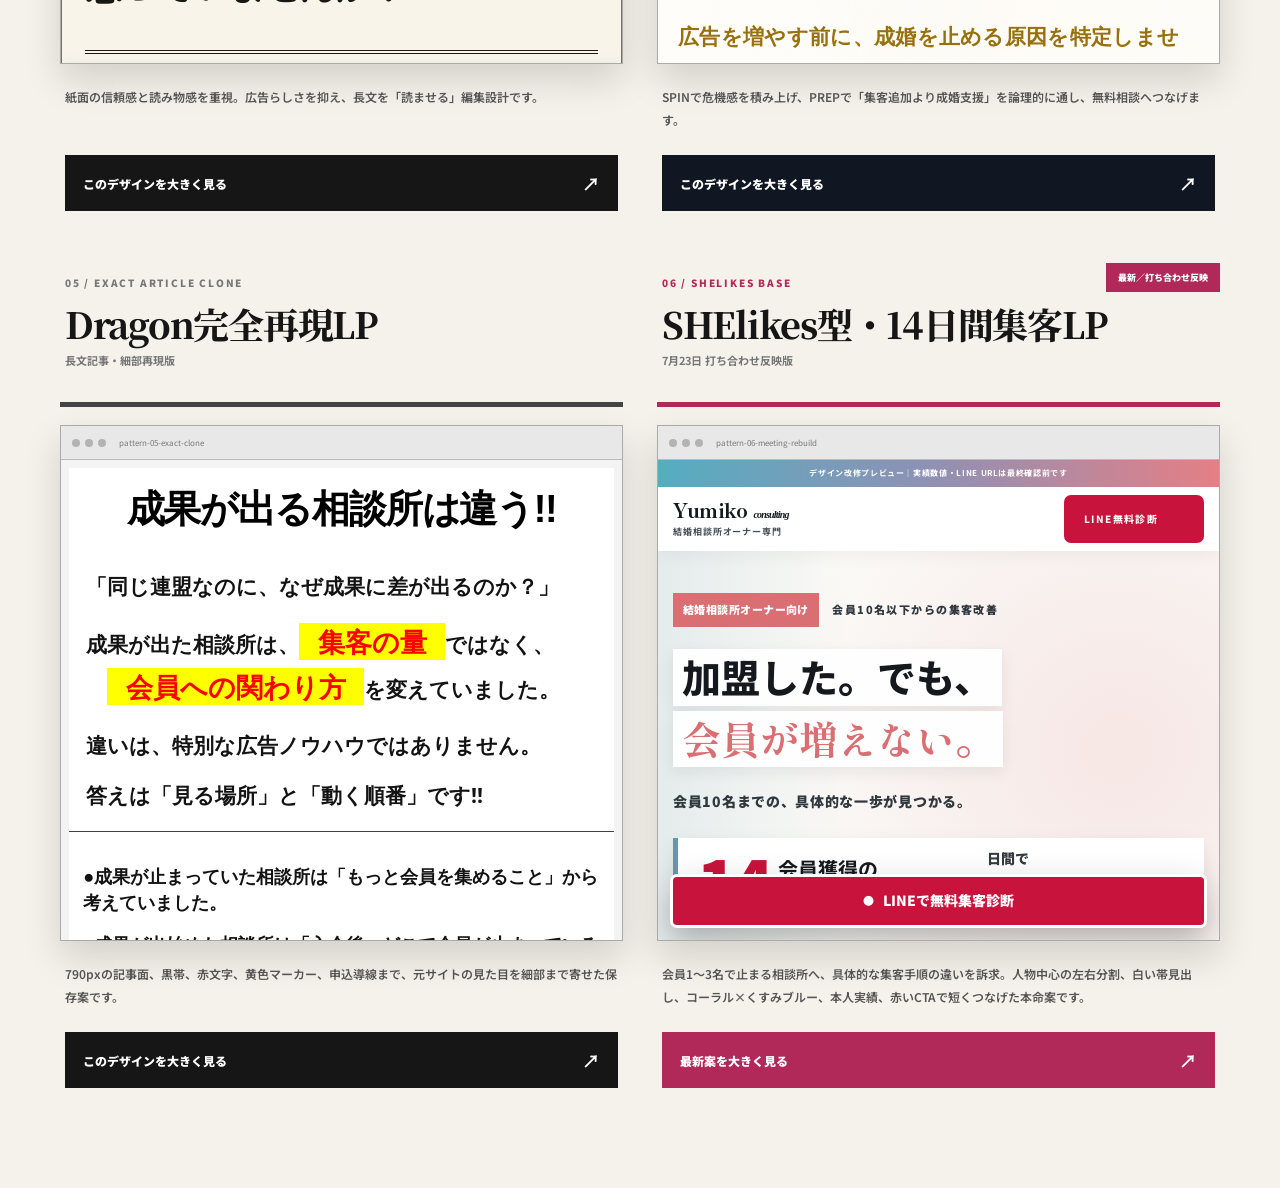
==== commit 69f6cefb: "Redesign meeting LP in SHElikes style" ====
--- a/index.html
+++ b/index.html
@@ -36,8 +36,8 @@
       <div class="recommendation-number">06</div>
       <div class="recommendation-copy">
         <span>最新：打ち合わせ内容をそのままLPへ反映</span>
-        <h2 id="design-guide-title">まずは「14日間・相談所集客LP」をご確認ください</h2>
-        <p>「成婚支援」ではなく「会員10名以下の相談所集客」へ訴求を変更。女性向けの白・ピンクをベースに、短いコピー、大きな数字、本人の実績、LINE無料診断を一つの流れにまとめています。</p>
+        <h2 id="design-guide-title">まずは「SHElikes型・14日間集客LP」をご確認ください</h2>
+        <p>「成婚支援」ではなく「会員10名以下の相談所集客」へ訴求を変更。SHElikesを参考に、人物中心の左右分割、白い帯見出し、コーラル×くすみブルー、短いコピー、赤いCTAで一つの流れにまとめています。</p>
       </div>
       <a href="pattern-06-meeting-rebuild/">最新案を大きく見る →</a>
     </div>
@@ -51,7 +51,7 @@
         <a href="#design-03"><small>信頼感を優先する</small><b>03 編集記事</b><span>広告感：弱い</span></a>
         <a href="#design-04"><small>本人の経験で売る</small><b>04 伴走コンサル</b><span>権威性：強い</span></a>
         <a href="#design-05"><small>元サイトを細部まで再現</small><b>05 完全再現</b><span>長文記事型</span></a>
-        <a class="recommended latest" href="#design-06"><small>打ち合わせ内容で再設計</small><b>06 14日間集客</b><span>最新・本命案</span></a>
+        <a class="recommended latest" href="#design-06"><small>SHElikesベースで再設計</small><b>06 SHElikes型</b><span>最新・本命案</span></a>
       </div>
     </div>
 
@@ -62,7 +62,7 @@
       <a class="matrix-row" href="#design-03"><b>03 編集記事</b><span>広告っぽさを抑えて読ませる</span><span>弱い</span><span>強い</span></a>
       <a class="matrix-row" href="#design-04"><b>04 伴走コンサル</b><span>30年・出版・人物の経験を白×ゴールドで訴求</span><span>中〜強</span><span>最も強い</span></a>
       <a class="matrix-row" href="#design-05"><b>05 完全再現</b><span>Dragonの構成・装飾を細部まで再現</span><span>最も強い</span><span>中</span></a>
-      <a class="matrix-row recommended" href="#design-06"><b>06 14日間集客</b><span>打ち合わせで決まった相談所集客を短く訴求</span><span>中〜強</span><span>強い</span></a>
+      <a class="matrix-row recommended" href="#design-06"><b>06 SHElikes型</b><span>人物・短文・白帯見出しで相談所集客を直感的に訴求</span><span>中〜強</span><span>強い</span></a>
     </div>
   </section>
 
@@ -100,9 +100,9 @@
 
     <article class="design-card meeting" id="design-06">
       <div class="best-badge">最新／打ち合わせ反映</div>
-      <div class="card-head"><span>06 / MEETING REBUILD</span><h2>14日間・相談所集客LP</h2><p>7月23日 打ち合わせ反映版</p></div>
+      <div class="card-head"><span>06 / SHELIKES BASE</span><h2>SHElikes型・14日間集客LP</h2><p>7月23日 打ち合わせ反映版</p></div>
       <div class="browser-frame"><div><i></i><i></i><i></i><small>pattern-06-meeting-rebuild</small></div><iframe src="pattern-06-meeting-rebuild/" title="14日間・相談所集客LPのプレビュー" loading="lazy"></iframe></div>
-      <div class="card-foot"><p>会員1〜3名で止まる相談所へ、具体的な集客手順の違いを訴求。白×ピンク、大きな数字、本人実績、LINE診断へ短くつなげた本命案です。</p><a href="pattern-06-meeting-rebuild/">最新案を大きく見る <b>↗</b></a></div>
+      <div class="card-foot"><p>会員1〜3名で止まる相談所へ、具体的な集客手順の違いを訴求。人物中心の左右分割、白い帯見出し、コーラル×くすみブルー、本人実績、赤いCTAで短くつなげた本命案です。</p><a href="pattern-06-meeting-rebuild/">最新案を大きく見る <b>↗</b></a></div>
     </article>
   </main>
 </body>
